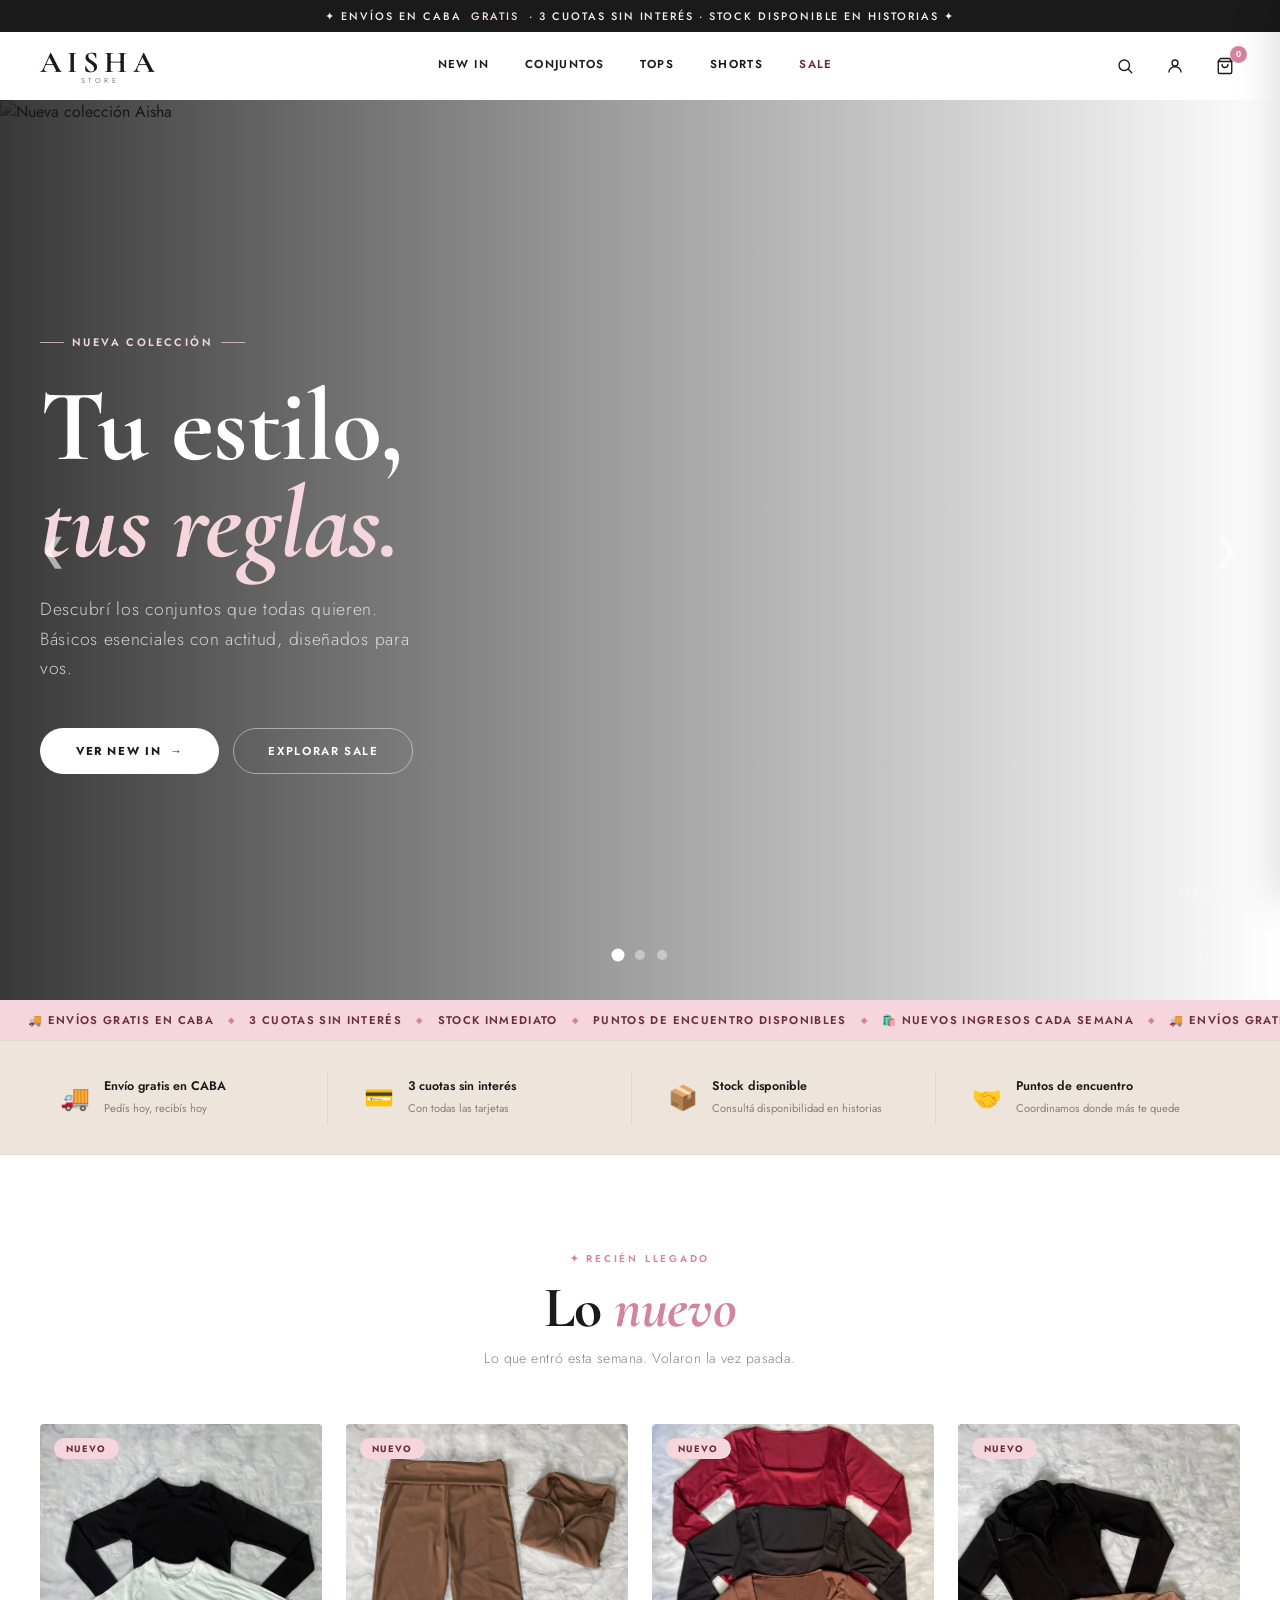
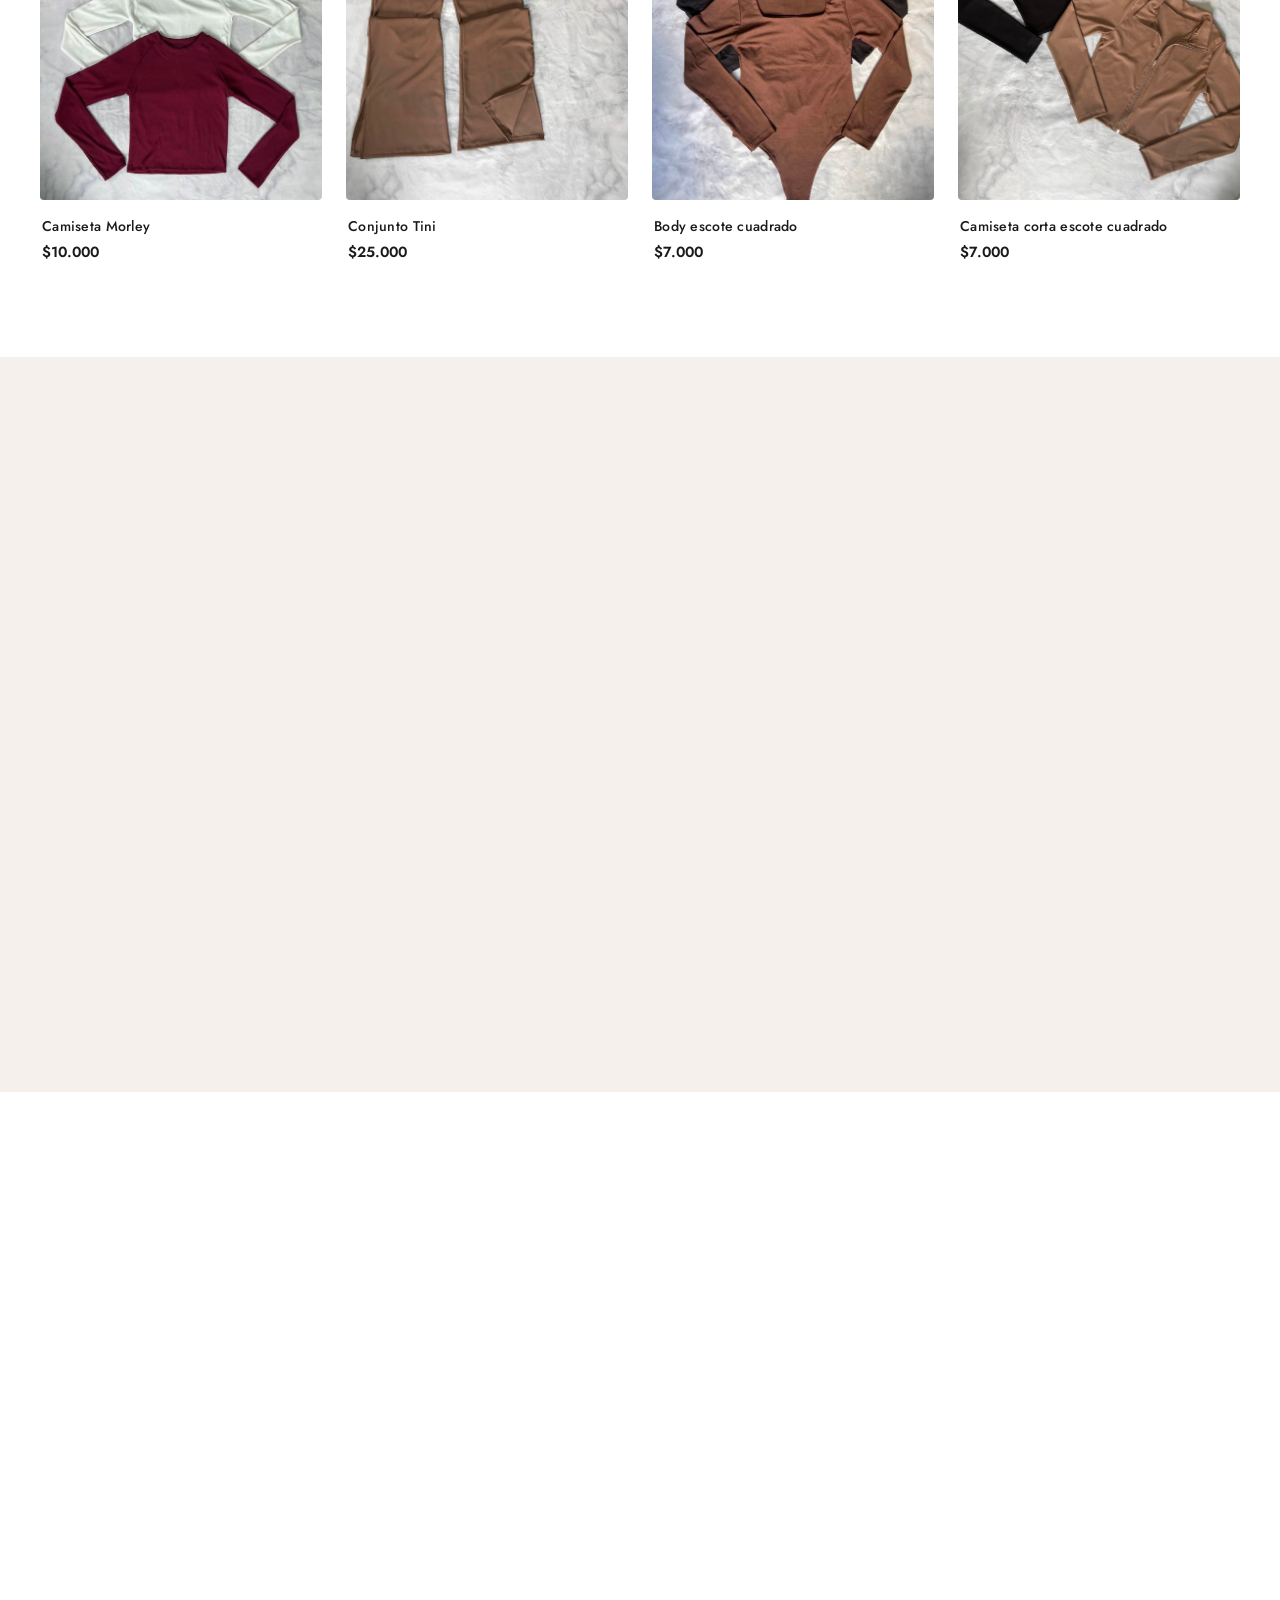
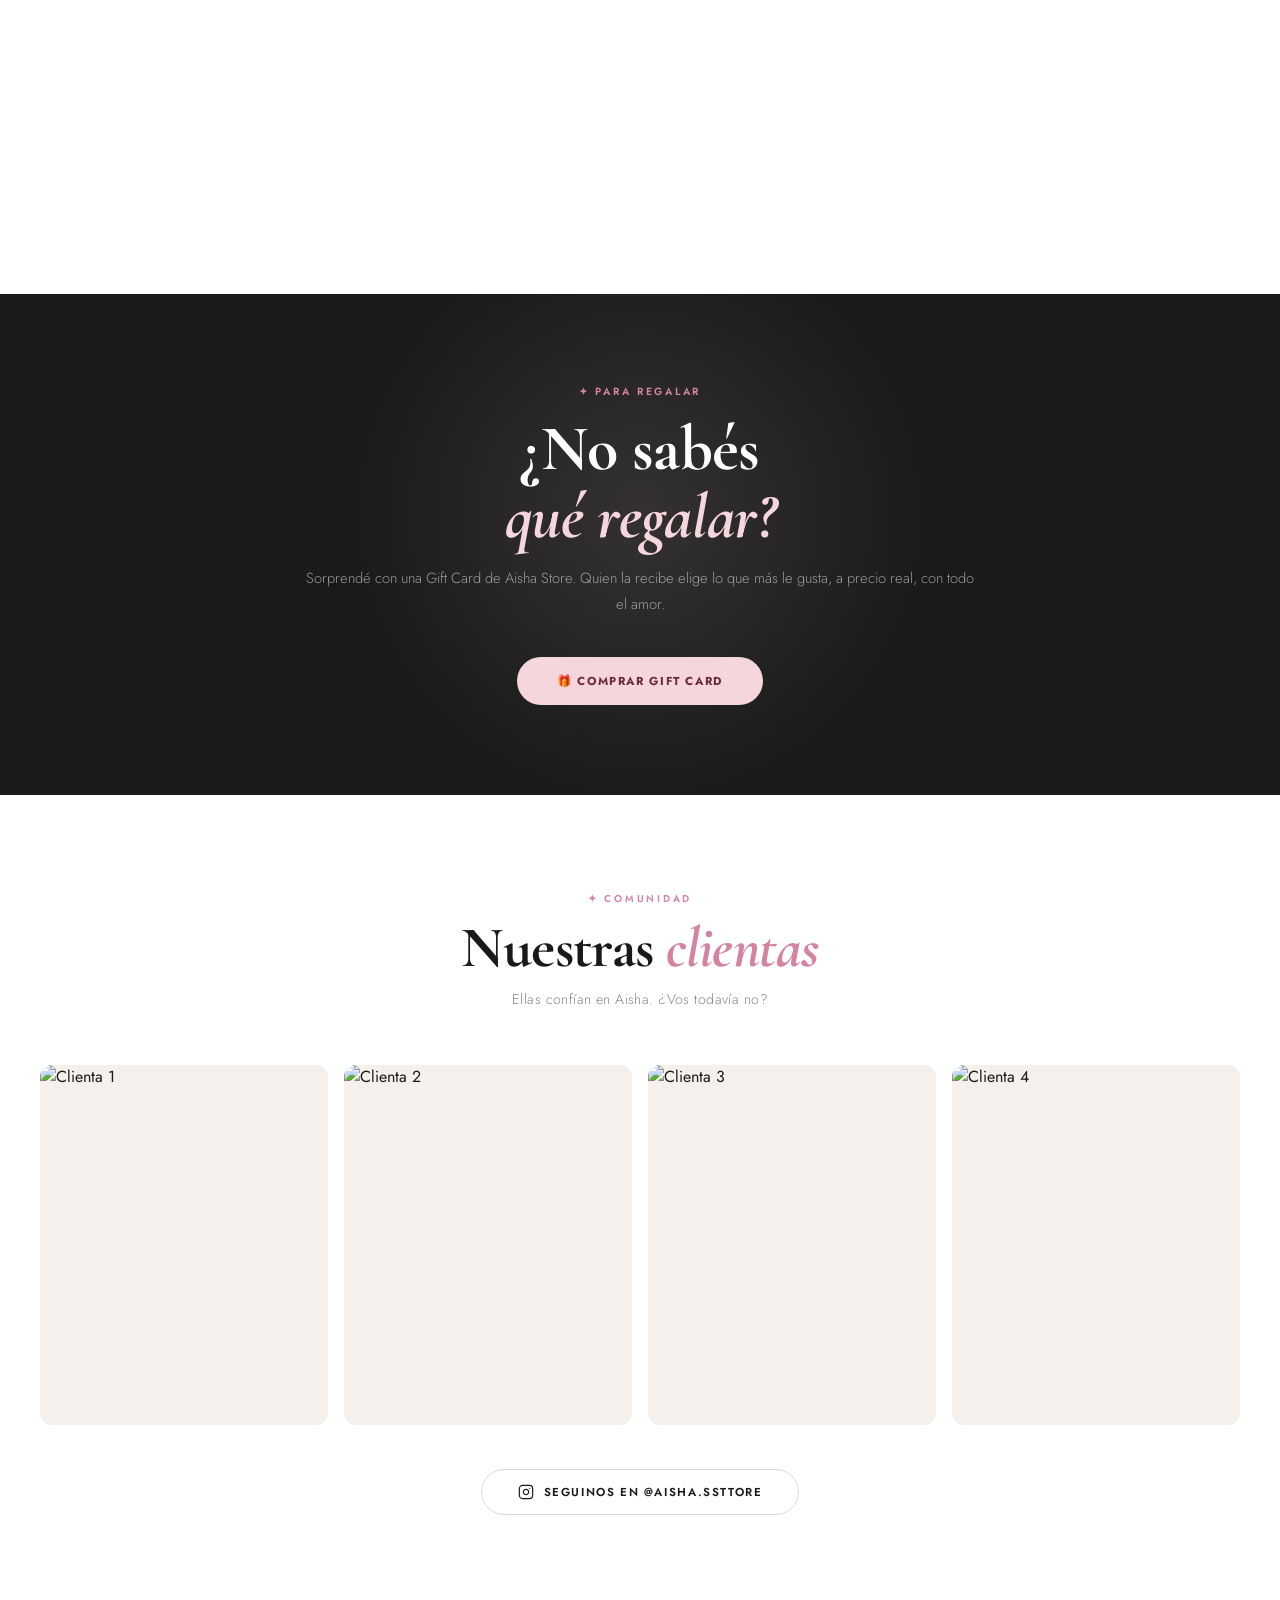
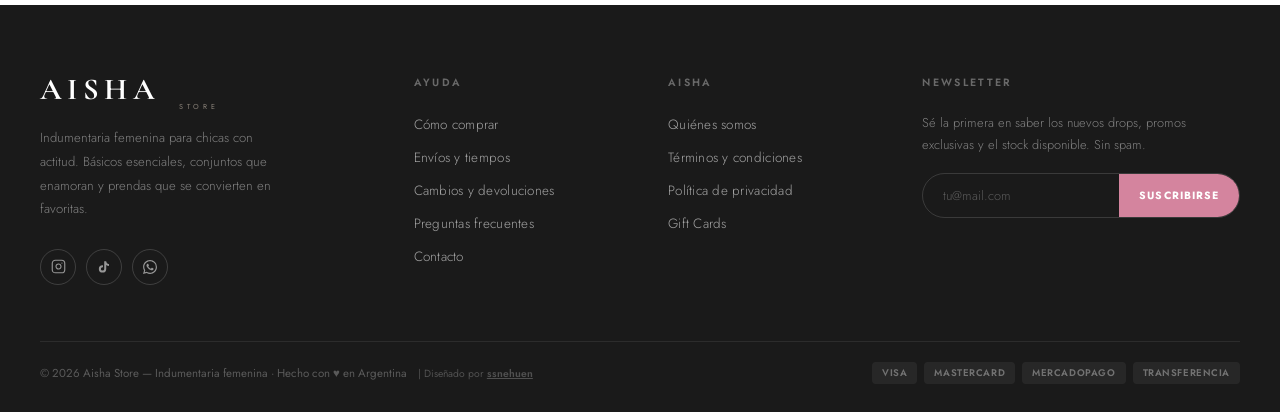
==== index.html @ 37069409 "Add files via upload" ====
<!DOCTYPE html>
<html lang="es">
<head>
<meta charset="UTF-8">
<meta name="viewport" content="width=device-width, initial-scale=1.0">
<title>AISHA STORE — Indumentaria Femenina</title>
<link href="https://fonts.googleapis.com/css2?family=Cormorant+Garamond:ital,wght@0,400;0,600;0,700;1,400;1,600&family=Jost:wght@300;400;500;600;700&display=swap" rel="stylesheet">
<link rel="preload" as="image" href="img/ejemplos/9.jpeg">
<link rel="stylesheet" href="css/style.css">
</head>
<body>

<!-- ══ HEADER ══ -->
<header id="header">
  <div class="header-top">
    ✦ Envíos en CABA &nbsp;<em>GRATIS</em>&nbsp; · 3 cuotas sin interés · Stock disponible en historias ✦
  </div>
  <div class="header-main">
    <a href="index.html" class="logo">AISHA</a>
    <nav class="desk-nav">
      <a href="catalogo.html?tag=new">New In</a>
      <a href="catalogo.html?cat=Conjuntos">Conjuntos</a>
      <a href="catalogo.html?cat=Tops">Tops</a>
      <a href="catalogo.html?cat=Shorts">Shorts</a>
      <a href="catalogo.html?tag=sale" class="nav-sale">Sale</a>
    </nav>
    <div class="header-icons">
      <a href="catalogo.html?search=focus" class="icon-btn" aria-label="Buscar" style="text-decoration:none;">
        <svg width="18" height="18" viewBox="0 0 24 24" fill="none" stroke="currentColor" stroke-width="1.8" stroke-linecap="round" stroke-linejoin="round"><circle cx="11" cy="11" r="7"/><path d="m21 21-4.35-4.35"/></svg>
      </a>
      <button class="icon-btn" aria-label="Mi cuenta">
        <svg width="18" height="18" viewBox="0 0 24 24" fill="none" stroke="currentColor" stroke-width="1.8" stroke-linecap="round" stroke-linejoin="round"><circle cx="12" cy="8" r="4"/><path d="M4 20c0-4 3.6-7 8-7s8 3 8 7"/></svg>
      </button>
      <button class="icon-btn" id="cart-btn" aria-label="Carrito">
        <svg width="18" height="18" viewBox="0 0 24 24" fill="none" stroke="currentColor" stroke-width="1.8" stroke-linecap="round" stroke-linejoin="round"><path d="M6 2 3 6v14a2 2 0 0 0 2 2h14a2 2 0 0 0 2-2V6l-3-4Z"/><line x1="3" y1="6" x2="21" y2="6"/><path d="M16 10a4 4 0 0 1-8 0"/></svg>
        <span class="cart-pill" id="cart-count">0</span>
      </button>
      <button class="hamburger" id="hamburger" aria-label="Menú">
        <span></span><span></span><span></span>
      </button>
    </div>
  </div>
  <nav class="mob-nav" id="mob-nav">
    <a href="catalogo.html?tag=new">New In</a>
    <a href="catalogo.html?cat=Conjuntos">Conjuntos</a>
    <a href="catalogo.html?cat=Tops">Tops</a>
    <a href="catalogo.html?cat=Shorts">Shorts</a>
    <a href="catalogo.html?tag=sale" class="nav-sale">Sale</a>
  </nav>
</header>

<!-- ══ HERO CAROUSEL ══ -->
<section class="hero" id="hero-section">
  <div class="carousel-track" id="hero-track">
    <!-- Slide 1 -->
    <div class="carousel-slide">
      <img src="img/ejemplos/9.jpeg" class="slide-bg" alt="Nueva colección Aisha" fetchpriority="high" decoding="async">
      <div class="hero-overlay"></div>
      <div class="hero-content">
        <div class="hero-eyebrow">Nueva colección</div>
        <h1>Tu estilo,<em>tus reglas.</em></h1>
        <p class="hero-sub">Descubrí los conjuntos que todas quieren. Básicos esenciales con actitud, diseñados para vos.</p>
        <div class="hero-actions">
          <a href="#newin" class="btn-hero-main">Ver New In &nbsp;→</a>
          <a href="catalogo.html?tag=sale" class="btn-hero-ghost">Explorar Sale</a>
        </div>
      </div>
    </div>
    <!-- Slide 2 -->
    <div class="carousel-slide">
      <img src="img/ejemplos/10.png" class="slide-bg" alt="Looks urbanos" loading="lazy" decoding="async">
      <div class="hero-overlay"></div>
      <div class="hero-content">
        <div class="hero-eyebrow">Tendencia</div>
        <h1>Looks<em>Urbanos</em></h1>
        <p class="hero-sub">Comodidad absoluta sin perder el estilo. Ideales para tu día a día.</p>
        <div class="hero-actions">
          <a href="catalogo.html?cat=Conjuntos" class="btn-hero-main">Ver Conjuntos &nbsp;→</a>
        </div>
      </div>
    </div>
    <!-- Slide 3 -->
    <div class="carousel-slide">
      <img src="img/ejemplos/11.jpeg" class="slide-bg" alt="Outfits de noche" loading="lazy" decoding="async">
      <div class="hero-overlay"></div>
      <div class="hero-content">
        <div class="hero-eyebrow">Edición Limitada</div>
        <h1>Noches<em>inolvidables</em></h1>
        <p class="hero-sub">Brillá con nuestros nuevos tops y prendas de noche.</p>
        <div class="hero-actions">
          <a href="catalogo.html?cat=Tops" class="btn-hero-main">Ver Tops &nbsp;→</a>
        </div>
      </div>
    </div>
  </div>

  <button class="hero-arrow prev" id="hero-prev" aria-label="Anterior">❮</button>
  <button class="hero-arrow next" id="hero-next" aria-label="Siguiente">❯</button>

  <div class="hero-dots" id="hero-dots"></div>

  <div class="hero-scroll">
    <span>Scroll</span>
    <div class="scroll-bar"></div>
  </div>
</section>

<!-- ══ PROMO MARQUEE ══ -->
<div class="promo-bar">
  <div class="promo-track">
    <div class="promo-item">
      🚚 Envíos gratis en CABA <span class="sep">◆</span>
      3 cuotas sin interés <span class="sep">◆</span>
      Stock inmediato <span class="sep">◆</span>
      Puntos de encuentro disponibles <span class="sep">◆</span>
      🛍️ Nuevos ingresos cada semana <span class="sep">◆</span>
      🚚 Envíos gratis en CABA <span class="sep">◆</span>
      3 cuotas sin interés <span class="sep">◆</span>
      Stock inmediato <span class="sep">◆</span>
      Puntos de encuentro disponibles <span class="sep">◆</span>
      🛍️ Nuevos ingresos cada semana <span class="sep">◆</span>
      🚚 Envíos gratis en CABA <span class="sep">◆</span>
      3 cuotas sin interés <span class="sep">◆</span>
      Stock inmediato <span class="sep">◆</span>
      Puntos de encuentro disponibles <span class="sep">◆</span>
      🛍️ Nuevos ingresos cada semana <span class="sep">◆</span>
    </div>
  </div>
</div>

<!-- ══ TRUST ══ -->
<div class="trust-strip">
  <div class="trust-inner">
    <div class="trust-item fade-in">
      <div class="trust-icon">🚚</div>
      <div class="trust-text"><strong>Envío gratis en CABA</strong><span>Pedís hoy, recibís hoy</span></div>
    </div>
    <div class="trust-item fade-in d1">
      <div class="trust-icon">💳</div>
      <div class="trust-text"><strong>3 cuotas sin interés</strong><span>Con todas las tarjetas</span></div>
    </div>
    <div class="trust-item fade-in d2">
      <div class="trust-icon">📦</div>
      <div class="trust-text"><strong>Stock disponible</strong><span>Consultá disponibilidad en historias</span></div>
    </div>
    <div class="trust-item fade-in d3">
      <div class="trust-icon">🤝</div>
      <div class="trust-text"><strong>Puntos de encuentro</strong><span>Coordinamos donde más te quede</span></div>
    </div>
  </div>
</div>

<!-- ══ NEW IN ══ -->
<div id="newin" class="section">
  <div class="sec-head">
    <div class="sec-label fade-in">✦ Recién llegado</div>
    <h2 class="sec-title fade-in">Lo <em>nuevo</em></h2>
    <p class="sec-sub fade-in">Lo que entró esta semana. Volaron la vez pasada.</p>
  </div>
  
  
  <div class="prod-grid">
    <a href="producto.html?id=1" class="prod-card fade-in" style="text-decoration:none;">
      <div class="prod-img-box">
        <span class="prod-badge badge-new">NUEVO</span>
        <button class="prod-wish">♡</button>
        <img src="img/camiseta MORLEY.jpeg" alt="Camiseta Morley" loading="lazy">
        <div class="prod-cta">+ Ver detalle</div>
      </div>
      <div class="prod-info">
        <div class="prod-name">Camiseta Morley</div>
        <div class="prod-prices"><span class="price">$10.000</span></div>
      </div>
    </a>

    <a href="producto.html?id=2" class="prod-card fade-in d1" style="text-decoration:none;">
      <div class="prod-img-box">
        <span class="prod-badge badge-new">NUEVO</span>
        <button class="prod-wish">♡</button>
        <img src="img/conjunto TINI dulce de leche.jpeg" alt="Conjunto Tini" loading="lazy">
        <div class="prod-cta">+ Ver detalle</div>
      </div>
      <div class="prod-info">
        <div class="prod-name">Conjunto Tini</div>
        <div class="prod-prices"><span class="price">$25.000</span></div>
      </div>
    </a>

    <a href="producto.html?id=4" class="prod-card fade-in d2" style="text-decoration:none;">
      <div class="prod-img-box">
        <span class="prod-badge badge-new">NUEVO</span>
        <button class="prod-wish">♡</button>
        <img src="img/Body escote cuadrado.jpeg" alt="Body escote cuadrado" loading="lazy">
        <div class="prod-cta">+ Ver detalle</div>
      </div>
      <div class="prod-info">
        <div class="prod-name">Body escote cuadrado</div>
        <div class="prod-prices"><span class="price">$7.000</span></div>
      </div>
    </a>

    <a href="producto.html?id=5" class="prod-card fade-in d3" style="text-decoration:none;">
      <div class="prod-img-box">
        <span class="prod-badge badge-new">NUEVO</span>
        <button class="prod-wish">♡</button>
        <img src="img/Camiseta corta escote cuadrado.jpeg" alt="Camiseta corta escote cuadrado" loading="lazy">
        <div class="prod-cta">+ Ver detalle</div>
      </div>
      <div class="prod-info">
        <div class="prod-name">Camiseta corta escote cuadrado</div>
        <div class="prod-prices"><span class="price">$7.000</span></div>
      </div>
    </a>
  </div>

</div>

<!-- ══ CATEGORIES ══ -->
<div class="cats-wrap">
  <div class="cats-inner">
    <div class="sec-head">
      <div class="sec-label fade-in">✦ Explorá</div>
      <h2 class="sec-title fade-in">¿Qué estás <em>buscando?</em></h2>
    </div>
    <div class="cats-grid">
      <a href="catalogo.html?cat=Conjuntos" class="cat-card fade-in">
        <div class="cat-img">
          <img src="img/ejemplos/1.jpeg" alt="Conjuntos" loading="lazy">
        </div>
        <span class="cat-name">Conjuntos</span>
        <span class="cat-sub">Top + pantalón · Top + short</span>
      </a>
      <a href="catalogo.html?cat=Tops" class="cat-card fade-in d1">
        <div class="cat-img">
          <img src="img/ejemplos/2.jpeg" alt="Tops" loading="lazy">
        </div>
        <span class="cat-name">Tops</span>
        <span class="cat-sub">Manga larga · Halter · Remeras</span>
      </a>
      <a href="catalogo.html?cat=Shorts" class="cat-card fade-in d2">
        <div class="cat-img">
          <img src="img/ejemplos/3.jpeg" alt="Shorts" loading="lazy">
        </div>
        <span class="cat-name">Shorts</span>
        <span class="cat-sub">Jean · Corderoy · Tela</span>
      </a>
    </div>
  </div>
</div>

<!-- ══ MÁS VENDIDOS ══ -->
<div class="section">
  <div class="sec-head">
    <div class="sec-label fade-in">✦ Los favoritos</div>
    <h2 class="sec-title fade-in">Más <em>vendidos</em></h2>
    <p class="sec-sub fade-in">Las chicas ya eligieron. El tuyo puede ser el último.</p>
  </div>
  <div class="prod-grid">
    <a href="producto.html?id=3" class="prod-card fade-in" style="text-decoration:none;">
      <div class="prod-img-box">
        <span class="prod-badge badge-best" style="background:var(--bordo);color:var(--blanco);">AGOTADO</span>
        <button class="prod-wish">♡</button>
        <img src="img/Camiseta con frunce.jpeg" alt="Camiseta con frunce" loading="lazy" style="filter: grayscale(1);">
        <div class="prod-cta">+ Ver detalle</div>
      </div>
      <div class="prod-info">
        <div class="prod-name">Camiseta con frunce</div>
        <div class="prod-prices">
          <span class="price" style="text-decoration:line-through;color:var(--gris-texto);">$7.000</span>
        </div>
      </div>
    </a>
  </div>
</div>

<!-- ══ GIFT CARD ══ -->
<div class="giftcard-wrap">
  <div class="giftcard-inner">
    <div class="gc-label fade-in">✦ Para regalar</div>
    <h2 class="gc-title fade-in">¿No sabés<br><em>qué regalar?</em></h2>
    <p class="gc-sub fade-in">Sorprendé con una Gift Card de Aisha Store. Quien la recibe elige lo que más le gusta, a precio real, con todo el amor.</p>
    <a href="#" class="btn-gc fade-in">🎁 Comprar Gift Card</a>
  </div>
</div>

<!-- ══ CLIENTAS ══ -->
<div class="section">
  <div class="sec-head">
    <div class="sec-label fade-in">✦ Comunidad</div>
    <h2 class="sec-title fade-in">Nuestras <em>clientas</em></h2>
    <p class="sec-sub fade-in">Ellas confían en Aisha. ¿Vos todavía no?</p>
  </div>
  <div class="clientas-grid">
    <div class="clienta-cell fade-in">
      <img src="img/ejemplos/4.jpeg" alt="Clienta 1" loading="lazy">
      <span class="clienta-heart">🤍</span>
      <div class="clienta-overlay"><span class="clienta-tag">Top Essential</span></div>
    </div>
    <div class="clienta-cell fade-in d1">
      <img src="img/ejemplos/5.jpeg" alt="Clienta 2" loading="lazy">
      <span class="clienta-heart">🤍</span>
      <div class="clienta-overlay"><span class="clienta-tag">Conjunto Ribbed</span></div>
    </div>
    <div class="clienta-cell fade-in d2">
      <img src="img/ejemplos/6.jpeg" alt="Clienta 3" loading="lazy">
      <span class="clienta-heart">🤍</span>
      <div class="clienta-overlay"><span class="clienta-tag">Set Halter</span></div>
    </div>
    <div class="clienta-cell fade-in d3">
      <img src="img/ejemplos/7.jpeg" alt="Clienta 4" loading="lazy">
      <span class="clienta-heart">🤍</span>
      <div class="clienta-overlay"><span class="clienta-tag">Top + Pantalón</span></div>
    </div>
  </div>
  <div class="clientas-cta fade-in">
    <a href="https://instagram.com/aisha.ssttore" target="_blank" class="btn-insta">
      <svg width="16" height="16" viewBox="0 0 24 24" fill="none" stroke="currentColor" stroke-width="1.8" stroke-linecap="round" stroke-linejoin="round"><rect x="2" y="2" width="20" height="20" rx="5"/><path d="M16 11.37A4 4 0 1 1 12.63 8 4 4 0 0 1 16 11.37z"/><line x1="17.5" y1="6.5" x2="17.51" y2="6.5"/></svg>
      Seguinos en @aisha.ssttore
    </a>
  </div>
</div>

<!-- ══ FOOTER ══ -->
<footer>
  <div class="footer-grid">
    <div class="foot-brand">
      <a href="#" class="logo">AISHA</a>
      <p>Indumentaria femenina para chicas con actitud. Básicos esenciales, conjuntos que enamoran y prendas que se convierten en favoritas.</p>
      <div class="social-row">
        <a href="https://instagram.com/aisha.ssttore" target="_blank" class="soc-btn" aria-label="Instagram">
          <svg width="15" height="15" viewBox="0 0 24 24" fill="none" stroke="currentColor" stroke-width="1.8" stroke-linecap="round" stroke-linejoin="round"><rect x="2" y="2" width="20" height="20" rx="5"/><path d="M16 11.37A4 4 0 1 1 12.63 8 4 4 0 0 1 16 11.37z"/><line x1="17.5" y1="6.5" x2="17.51" y2="6.5"/></svg>
        </a>
        <a href="#" class="soc-btn" aria-label="TikTok">
          <svg width="14" height="14" viewBox="0 0 24 24" fill="currentColor"><path d="M19.59 6.69a4.83 4.83 0 0 1-3.77-4.25V2h-3.45v13.67a2.89 2.89 0 0 1-2.88 2.5 2.89 2.89 0 0 1-2.89-2.89 2.89 2.89 0 0 1 2.89-2.89c.28 0 .54.04.79.1V9.01a6.22 6.22 0 0 0-.79-.05 6.34 6.34 0 0 0-6.34 6.34 6.34 6.34 0 0 0 6.34 6.34 6.34 6.34 0 0 0 6.33-6.34V8.69a8.16 8.16 0 0 0 4.77 1.52V6.76a4.85 4.85 0 0 1-1-.07z"/></svg>
        </a>
        <a href="#" class="soc-btn" aria-label="WhatsApp">
          <svg width="14" height="14" viewBox="0 0 24 24" fill="currentColor"><path d="M17.472 14.382c-.297-.149-1.758-.867-2.03-.967-.273-.099-.471-.148-.67.15-.197.297-.767.966-.94 1.164-.173.199-.347.223-.644.075-.297-.15-1.255-.463-2.39-1.475-.883-.788-1.48-1.761-1.653-2.059-.173-.297-.018-.458.13-.606.134-.133.298-.347.446-.52.149-.174.198-.298.298-.497.099-.198.05-.371-.025-.52-.075-.149-.669-1.612-.916-2.207-.242-.579-.487-.5-.669-.51-.173-.008-.371-.01-.57-.01-.198 0-.52.074-.792.372-.272.297-1.04 1.016-1.04 2.479 0 1.462 1.065 2.875 1.213 3.074.149.198 2.096 3.2 5.077 4.487.709.306 1.262.489 1.694.625.712.227 1.36.195 1.871.118.571-.085 1.758-.719 2.006-1.413.248-.694.248-1.289.173-1.413-.074-.124-.272-.198-.57-.347m-5.421 7.403h-.004a9.87 9.87 0 0 1-5.031-1.378l-.361-.214-3.741.982.998-3.648-.235-.374a9.86 9.86 0 0 1-1.51-5.26c.001-5.45 4.436-9.884 9.888-9.884 2.64 0 5.122 1.03 6.988 2.898a9.825 9.825 0 0 1 2.893 6.994c-.003 5.45-4.437 9.884-9.885 9.884m8.413-18.297A11.815 11.815 0 0 0 12.05 0C5.495 0 .16 5.335.157 11.892c0 2.096.547 4.142 1.588 5.945L.057 24l6.305-1.654a11.882 11.882 0 0 0 5.683 1.448h.005c6.554 0 11.89-5.335 11.893-11.893a11.821 11.821 0 0 0-3.48-8.413Z"/></svg>
        </a>
      </div>
    </div>
    <div class="foot-col">
      <h4>Ayuda</h4>
      <ul>
        <li><a href="#">Cómo comprar</a></li>
        <li><a href="#">Envíos y tiempos</a></li>
        <li><a href="#">Cambios y devoluciones</a></li>
        <li><a href="#">Preguntas frecuentes</a></li>
        <li><a href="#">Contacto</a></li>
      </ul>
    </div>
    <div class="foot-col">
      <h4>Aisha</h4>
      <ul>
        <li><a href="#">Quiénes somos</a></li>
        <li><a href="#">Términos y condiciones</a></li>
        <li><a href="#">Política de privacidad</a></li>
        <li><a href="#">Gift Cards</a></li>
      </ul>
    </div>
    <div class="foot-col">
      <h4>Newsletter</h4>
      <p class="foot-nl-desc">Sé la primera en saber los nuevos drops, promos exclusivas y el stock disponible. Sin spam.</p>
      <div class="nl-wrap">
        <input type="email" id="nl-email" placeholder="tu@mail.com" autocomplete="email">
        <button onclick="subNL()">Suscribirse</button>
      </div>
      <div class="nl-success" id="nl-ok">✨ ¡Listo! Bienvenida al club Aisha.</div>
    </div>
  </div>
  <div class="footer-bottom">
    <p>© 2026 Aisha Store — Indumentaria femenina · Hecho con ♥ en Argentina <span style="display:inline-block; margin-left: 8px; font-size: 0.9em; opacity: 0.85;">| Diseñado por <a href="https://www.instagram.com/ssnehuen/" target="_blank" style="color:inherit; text-decoration:underline; font-weight:600;">ssnehuen</a></span></p>
    <div class="pay-chips">
      <span class="pay-chip">VISA</span>
      <span class="pay-chip">MASTERCARD</span>
      <span class="pay-chip">MERCADOPAGO</span>
      <span class="pay-chip">TRANSFERENCIA</span>
    </div>
  </div>
</footer>

<!-- TOAST -->
<div class="toast" id="toast">
  <span class="t-icon">🛍️</span>
  <span id="toast-msg">¡Producto agregado!</span>
</div>

<script src="js/main.js"></script>
</body>
</html>
---- css/style.css ----
*,*::before,*::after{box-sizing:border-box;margin:0;padding:0}

:root {
  --blanco: #FFFFFF;
  --negro: #1A1A1A;
  --crema: #F5F0EB;
  --crema-dark: #EDE5DC;
  --beige: #E8DDD4;
  --rosa-pastel: #F4D6DC;
  --rosa-acento: #D4849E;
  --rosa-hover: #C9708A;
  --bordo: #6B2D3E;
  --marron: #5C3D2E;
  --gris-claro: #F9F7F5;
  --gris-medio: #E0D8D0;
  --gris-texto: #888078;
  --font-display: 'Cormorant Garamond', serif;
  --font-body: 'Jost', sans-serif;
  --radius: 4px;
  --radius-lg: 12px;
  --transition: 0.35s cubic-bezier(0.4,0,0.2,1);
  --shadow-soft: 0 2px 20px rgba(26,26,26,0.07);
  --shadow-card: 0 4px 30px rgba(26,26,26,0.10);
}

html{scroll-behavior:smooth}
body{font-family:var(--font-body);color:var(--negro);background:var(--blanco);overflow-x:hidden;cursor:default}

/* ── SCROLLBAR ── */
::-webkit-scrollbar{width:6px}
::-webkit-scrollbar-track{background:var(--crema)}
::-webkit-scrollbar-thumb{background:var(--rosa-acento);border-radius:3px}

/* ── HEADER ── */
#header{
  position:sticky;top:0;z-index:1000;
  background:rgba(255,255,255,0.96);
  backdrop-filter:blur(12px);
  -webkit-backdrop-filter:blur(12px);
  transition:box-shadow var(--transition),background var(--transition);
}
#header.scrolled{box-shadow:0 1px 24px rgba(26,26,26,0.09)}

.header-top{
  background:var(--negro);
  color:var(--crema);
  text-align:center;
  font-size:0.68rem;
  font-weight:500;
  letter-spacing:0.18em;
  text-transform:uppercase;
  padding:8px 20px;
}
.header-top em{color:var(--rosa-pastel);font-style:normal}

.header-main{
  display:flex;align-items:center;justify-content:space-between;
  padding:0 40px;height:68px;
  max-width:1440px;margin:0 auto;
}

.logo{
  font-family:var(--font-display);
  font-size:1.9rem;font-weight:700;
  letter-spacing:0.18em;
  color:var(--negro);text-decoration:none;
  line-height:1;text-transform:uppercase;
  position:relative;
}
.logo::after{
  content:'STORE';
  display:block;font-size:0.45rem;
  letter-spacing:0.5em;font-weight:400;
  color:var(--gris-texto);text-align:center;
  margin-top:-2px;font-family:var(--font-body);
}

nav.desk-nav{display:flex;gap:36px;list-style:none}
nav.desk-nav a{
  text-decoration:none;color:var(--negro);
  font-size:0.72rem;font-weight:600;letter-spacing:0.12em;
  text-transform:uppercase;position:relative;padding-bottom:4px;
  transition:color var(--transition);
}
nav.desk-nav a::after{
  content:'';position:absolute;left:0;bottom:0;
  width:0;height:1.5px;background:var(--rosa-acento);
  transition:width var(--transition);
}
nav.desk-nav a:hover{color:var(--rosa-acento)}
nav.desk-nav a:hover::after{width:100%}
nav.desk-nav a.nav-sale{color:var(--bordo)}
nav.desk-nav a.nav-sale:hover{color:var(--rosa-acento)}
nav.desk-nav a.nav-sale::after{background:var(--bordo)}

.header-icons{display:flex;align-items:center;gap:20px}
.icon-btn{
  background:none;border:none;cursor:pointer;
  color:var(--negro);display:flex;align-items:center;justify-content:center;
  padding:6px;border-radius:50%;position:relative;
  transition:color var(--transition),background var(--transition),transform var(--transition);
}
.icon-btn:hover{color:var(--rosa-acento);background:var(--rosa-pastel);transform:scale(1.08)}

.cart-pill{
  position:absolute;top:-5px;right:-7px;
  background:var(--rosa-acento);color:var(--blanco);
  border-radius:999px;font-size:0.58rem;font-weight:700;
  min-width:17px;height:17px;
  display:flex;align-items:center;justify-content:center;
  padding:0 4px;line-height:1;
  transition:transform 0.2s;
}
.cart-pill.bump{animation:bump 0.3s ease}
@keyframes bump{0%,100%{transform:scale(1)}50%{transform:scale(1.6)}}

.hamburger{
  display:none;flex-direction:column;gap:5px;
  cursor:pointer;background:none;border:none;padding:5px;
}
.hamburger span{
  display:block;width:22px;height:1.5px;
  background:var(--negro);transition:all 0.3s;
}
.hamburger.open span:nth-child(1){transform:translateY(6.5px) rotate(45deg)}
.hamburger.open span:nth-child(2){opacity:0;transform:scaleX(0)}
.hamburger.open span:nth-child(3){transform:translateY(-6.5px) rotate(-45deg)}

.mob-nav{
  display:none;flex-direction:column;
  background:var(--blanco);
  border-top:1px solid var(--gris-medio);
  padding:20px 40px 28px;gap:2px;
  animation:slideDown 0.3s ease;
}
@keyframes slideDown{from{opacity:0;transform:translateY(-10px)}to{opacity:1;transform:translateY(0)}}
.mob-nav a{
  text-decoration:none;color:var(--negro);
  font-size:0.88rem;font-weight:500;
  letter-spacing:0.10em;text-transform:uppercase;
  padding:12px 0;border-bottom:1px solid var(--gris-medio);
  transition:color var(--transition);
}
.mob-nav a:last-child{border-bottom:none}
.mob-nav a:hover,.mob-nav a.nav-sale{color:var(--rosa-acento)}
.mob-nav.open{display:flex}

/* ══ HERO CAROUSEL ══ */
.hero {
  position: relative;
  height: 100vh;
  min-height: 600px;
  overflow: hidden;
  display: flex;
  align-items: center;
}
.carousel-track {
  position: absolute;
  inset: 0;
  width: 100%;
  height: 100%;
}
.carousel-slide {
  position: absolute;
  inset: 0;
  width: 100%;
  height: 100%;
  display: flex;
  align-items: center;
  padding: 0 40px;
  opacity: 0;
  pointer-events: none;
  transition: opacity 0.8s ease;
}
.carousel-slide.active {
  opacity: 1;
  pointer-events: all;
}
.slide-bg {
  position: absolute;
  inset: 0;
  width: 100%;
  height: 100%;
  object-fit: cover;
  z-index: -2;
  transform: scale(1.04);
  transition: transform 6s ease;
}
.carousel-slide.active .slide-bg {
  transform: scale(1);
}
.hero-overlay {
  position: absolute;
  inset: 0;
  background: linear-gradient(
    90deg, 
    rgba(21,21,21,0.85) 0%, 
    rgba(21,21,21,0.4) 50%, 
    transparent 100%
  );
  z-index: -1;
}

/* CAROUSEL ARROWS */
.hero-arrow {
  position: absolute;
  top: 50%;
  transform: translateY(-50%);
  background: transparent;
  color: var(--blanco);
  border: none;
  font-size: 2rem;
  padding: 20px;
  cursor: pointer;
  z-index: 10;
  opacity: 0.6;
  transition: opacity 0.3s;
}
.hero-arrow:hover { opacity: 1; }
.hero-arrow.prev { left: 20px; }
.hero-arrow.next { right: 20px; }

/* CAROUSEL DOTS */
.hero-dots {
  position: absolute;
  bottom: 40px;
  left: 50%;
  transform: translateX(-50%);
  display: flex;
  gap: 12px;
  z-index: 10;
}
.hero-dots button {
  width: 10px; height: 10px;
  border-radius: 50%;
  border: none;
  background: rgba(255,255,255,0.4);
  cursor: pointer;
  transition: background 0.3s, transform 0.3s;
}
.hero-dots button.active {
  background: var(--blanco);
  transform: scale(1.3);
}

.hero-content {
  max-width: 600px;
  position: relative;
  z-index: 2;
  opacity: 0;
  transform: translateY(20px);
  transition: opacity 0.6s ease, transform 0.6s ease;
  transition-delay: 0.3s;
}
.carousel-slide.active .hero-content {
  opacity: 1;
  transform: translateY(0);
}

.hero-eyebrow{
  display:inline-flex;align-items:center;gap:8px;
  color:var(--rosa-pastel);
  font-size:0.68rem;font-weight:600;
  letter-spacing:0.22em;text-transform:uppercase;
  margin-bottom:28px;
}
.hero-eyebrow::before,.hero-eyebrow::after{
  content:'';display:block;width:24px;height:1px;
  background:var(--rosa-pastel);opacity:0.7;
}

.hero h1{
  font-family:var(--font-display);
  font-size:clamp(3.5rem,8vw,7rem);
  font-weight:700;color:var(--blanco);
  line-height:0.95;letter-spacing:-0.01em;
  margin-bottom:22px;
}
.hero h1 em{
  font-style:italic;
  color:var(--rosa-pastel);
  display:block;
}
.hero-sub{
  color:rgba(255,255,255,0.75);
  font-size:clamp(0.9rem,1.8vw,1.1rem);
  font-weight:300;letter-spacing:0.04em;
  line-height:1.7;margin-bottom:44px;
  max-width:380px;
}
.hero-actions{display:flex;gap:14px;flex-wrap:wrap}

.btn-hero-main{
  display:inline-flex;align-items:center;gap:10px;
  background:var(--blanco);color:var(--negro);
  font-family:var(--font-body);font-size:0.72rem;
  font-weight:700;letter-spacing:0.14em;text-transform:uppercase;
  padding:15px 36px;border-radius:999px;border:none;
  cursor:pointer;text-decoration:none;
  transition:all var(--transition);
}
.btn-hero-main:hover{
  background:var(--rosa-acento);color:var(--blanco);
  transform:translateY(-2px);
  box-shadow:0 8px 30px rgba(212,132,158,0.45);
}
.btn-hero-ghost{
  display:inline-flex;align-items:center;gap:10px;
  background:transparent;color:var(--blanco);
  font-family:var(--font-body);font-size:0.72rem;
  font-weight:600;letter-spacing:0.14em;text-transform:uppercase;
  padding:14px 34px;border-radius:999px;
  border:1.5px solid rgba(255,255,255,0.45);
  cursor:pointer;text-decoration:none;
  transition:all var(--transition);
}
.btn-hero-ghost:hover{
  border-color:var(--rosa-pastel);color:var(--rosa-pastel);
  transform:translateY(-2px);
}

.hero-scroll{
  position:absolute;bottom:36px;right:56px;
  display:flex;flex-direction:column;align-items:center;gap:8px;
  color:rgba(255,255,255,0.45);
  font-size:0.58rem;font-weight:600;letter-spacing:0.18em;
  text-transform:uppercase;z-index:2;
}
.scroll-bar{
  width:1px;height:56px;
  background:linear-gradient(to bottom,transparent,rgba(255,255,255,0.40));
  animation:scrollBar 2.2s infinite;
}
@keyframes scrollBar{0%,100%{opacity:0.4;transform:scaleY(0.8)}50%{opacity:1;transform:scaleY(1)}}

/* ── PROMO MARQUEE ── */
.promo-bar{
  background:var(--rosa-pastel);
  padding:12px 0;overflow:hidden;
}
.promo-track{
  display:flex;white-space:nowrap;
  animation:marquee 20s linear infinite;
}
.promo-track:hover{animation-play-state:paused}
.promo-item{
  display:inline-flex;align-items:center;gap:14px;
  color:var(--bordo);font-size:0.70rem;font-weight:600;
  letter-spacing:0.12em;text-transform:uppercase;padding:0 28px;
}
.promo-item .sep{color:var(--rosa-acento);font-size:0.5rem}
@keyframes marquee{from{transform:translateX(0)}to{transform:translateX(-50%)}}

/* ── SECTIONS ── */
.section{padding:90px 40px;max-width:1440px;margin:0 auto}
.section-bg{background:var(--gris-claro);padding:90px 40px}
.section-bg .section-inner{max-width:1440px;margin:0 auto}

.sec-head{text-align:center;margin-bottom:56px}
.sec-label{
  display:inline-block;
  font-size:0.62rem;font-weight:600;
  letter-spacing:0.28em;text-transform:uppercase;
  color:var(--rosa-acento);margin-bottom:12px;
}
.sec-title{
  font-family:var(--font-display);
  font-size:clamp(2.2rem,5vw,3.6rem);
  font-weight:700;letter-spacing:-0.01em;
  line-height:1.05;color:var(--negro);
}
.sec-title em{font-style:italic;color:var(--rosa-acento)}
.sec-sub{
  font-size:0.88rem;color:var(--gris-texto);
  margin-top:10px;font-weight:300;letter-spacing:0.03em;
}

/* ── PRODUCT GRID ── */
.prod-grid{
  display:grid;
  grid-template-columns:repeat(4,1fr);
  gap:24px;
}

.prod-card{
  position:relative;cursor:pointer;
  transition:transform var(--transition);
}
.prod-card:hover{transform:translateY(-5px)}

.prod-img-box{
  position:relative;overflow:hidden;
  aspect-ratio:3/4;background:var(--crema);
  border-radius:var(--radius);
}
.prod-img-box img{
  width:100%;height:100%;object-fit:cover;
  display:block;transition:transform 0.6s ease;
}
.prod-card:hover .prod-img-box img{transform:scale(1.06)}

.prod-badge{
  position:absolute;top:14px;left:14px;
  font-size:0.58rem;font-weight:700;
  letter-spacing:0.12em;text-transform:uppercase;
  padding:4px 12px;border-radius:999px;z-index:2;
}
.badge-new{background:var(--rosa-pastel);color:var(--bordo)}
.badge-best{background:var(--negro);color:var(--crema)}

.prod-wish{
  position:absolute;top:14px;right:14px;
  width:32px;height:32px;border-radius:50%;
  background:rgba(255,255,255,0.85);
  border:none;cursor:pointer;
  display:flex;align-items:center;justify-content:center;
  font-size:0.9rem;
  opacity:0;transform:scale(0.8);
  transition:all var(--transition);z-index:2;
}
.prod-card:hover .prod-wish{opacity:1;transform:scale(1)}
.prod-wish:hover{background:var(--rosa-pastel);transform:scale(1.1) !important}

.prod-cta{
  position:absolute;bottom:12px;left:12px;right:12px;
  background:rgba(26,26,26,0.90);color:var(--blanco);
  border:none;border-radius:999px;
  padding:12px 16px;
  font-family:var(--font-body);font-size:0.70rem;
  font-weight:600;letter-spacing:0.12em;text-transform:uppercase;
  cursor:pointer;
  opacity:0;transform:translateY(8px);
  transition:opacity var(--transition),transform var(--transition),background var(--transition);
  z-index:3;
}
.prod-card:hover .prod-cta{opacity:1;transform:translateY(0)}
.prod-cta:hover{background:var(--rosa-acento)}
.prod-cta:active{transform:scale(0.97) !important}

.prod-info{padding:16px 2px 4px}
.prod-name{
  font-size:0.88rem;font-weight:500;
  color:var(--negro);margin-bottom:5px;
  letter-spacing:0.02em;
}
.prod-prices{display:flex;align-items:center;gap:8px}
.price{font-size:0.92rem;font-weight:600;color:var(--negro)}
.price-old{font-size:0.78rem;color:var(--gris-texto);text-decoration:line-through}
.price-off{font-size:0.68rem;font-weight:700;color:var(--bordo)}

/* ── CATEGORIES CIRCLES ── */
.cats-wrap{
  background:var(--crema);
  padding:90px 40px;
}
.cats-inner{max-width:1440px;margin:0 auto}
.cats-grid{
  display:grid;grid-template-columns:repeat(3,1fr);
  gap:32px;margin-top:56px;
}
.cat-card{
  display:flex;flex-direction:column;align-items:center;
  gap:18px;text-decoration:none;color:var(--negro);
  transition:transform var(--transition);
}
.cat-card:hover{transform:translateY(-5px)}
.cat-img{
  width:100%;max-width:340px;
  aspect-ratio:1;border-radius:50%;overflow:hidden;
  background:var(--beige);
  border:2.5px solid transparent;
  transition:border-color var(--transition),box-shadow var(--transition);
  position:relative;
}
.cat-card:hover .cat-img{
  border-color:var(--rosa-acento);
  box-shadow:0 0 0 6px rgba(244,214,220,0.50);
}
.cat-img img{
  width:100%;height:100%;object-fit:cover;
  display:block;transition:transform 0.6s ease;
}
.cat-card:hover .cat-img img{transform:scale(1.07)}
.cat-name{
  font-family:var(--font-display);
  font-size:1.3rem;font-weight:600;
  letter-spacing:0.08em;text-transform:uppercase;
  color:var(--negro);text-align:center;
}
.cat-sub{
  font-size:0.70rem;font-weight:500;
  letter-spacing:0.12em;color:var(--gris-texto);
  text-transform:uppercase;margin-top:-12px;
}

/* ── GIFT CARD BANNER ── */
.giftcard-wrap{
  background:var(--negro);
  padding:90px 40px;
  text-align:center;
  position:relative;overflow:hidden;
}
.giftcard-wrap::before{
  content:'';position:absolute;
  top:-80px;left:50%;transform:translateX(-50%);
  width:600px;height:600px;border-radius:50%;
  background:radial-gradient(circle,rgba(244,214,220,0.12) 0%,transparent 70%);
  pointer-events:none;
}
.giftcard-inner{max-width:680px;margin:0 auto;position:relative;z-index:1}
.gc-label{
  font-size:0.65rem;font-weight:600;
  letter-spacing:0.26em;text-transform:uppercase;
  color:var(--rosa-acento);margin-bottom:16px;
}
.gc-title{
  font-family:var(--font-display);
  font-size:clamp(2.4rem,5vw,4rem);
  font-weight:700;color:var(--blanco);
  line-height:1.05;letter-spacing:-0.01em;
  margin-bottom:16px;
}
.gc-title em{font-style:italic;color:var(--rosa-pastel)}
.gc-sub{
  color:rgba(255,255,255,0.55);
  font-size:0.92rem;font-weight:300;
  line-height:1.75;margin-bottom:40px;
}
.btn-gc{
  display:inline-flex;align-items:center;gap:10px;
  background:var(--rosa-pastel);color:var(--bordo);
  font-family:var(--font-body);font-size:0.72rem;
  font-weight:700;letter-spacing:0.14em;text-transform:uppercase;
  padding:16px 40px;border-radius:999px;border:none;
  cursor:pointer;text-decoration:none;
  transition:all var(--transition);
}
.btn-gc:hover{
  background:var(--rosa-acento);color:var(--blanco);
  transform:translateY(-3px);
  box-shadow:0 10px 32px rgba(212,132,158,0.35);
}

/* ── CLIENTAS ── */
.clientas-grid{
  display:grid;grid-template-columns:repeat(4,1fr);
  gap:16px;margin-top:56px;
}
.clienta-cell{
  position:relative;border-radius:var(--radius-lg);
  overflow:hidden;aspect-ratio:4/5;
  background:var(--crema);cursor:pointer;
}
.clienta-cell img{
  width:100%;height:100%;object-fit:cover;
  display:block;transition:transform 0.5s ease,filter 0.5s ease;
}
.clienta-cell:hover img{transform:scale(1.06);filter:brightness(0.80)}
.clienta-heart{
  position:absolute;top:14px;right:14px;
  font-size:1.3rem;
  opacity:0;transform:scale(0.5) translateY(-6px);
  transition:all var(--transition);
  filter:drop-shadow(0 2px 4px rgba(0,0,0,0.2));
}
.clienta-cell:hover .clienta-heart{opacity:1;transform:scale(1) translateY(0)}
.clienta-overlay{
  position:absolute;inset:0;
  display:flex;align-items:flex-end;
  padding:20px;
  background:linear-gradient(to top,rgba(26,26,26,0.5) 0%,transparent 50%);
  opacity:0;transition:opacity var(--transition);
}
.clienta-cell:hover .clienta-overlay{opacity:1}
.clienta-tag{
  color:var(--blanco);font-size:0.68rem;
  font-weight:600;letter-spacing:0.10em;text-transform:uppercase;
}
.clientas-cta{
  text-align:center;margin-top:44px;
}
.btn-insta{
  display:inline-flex;align-items:center;gap:10px;
  background:transparent;color:var(--negro);
  font-family:var(--font-body);font-size:0.72rem;
  font-weight:600;letter-spacing:0.14em;text-transform:uppercase;
  padding:14px 36px;border-radius:999px;
  border:1.5px solid var(--gris-medio);
  cursor:pointer;text-decoration:none;
  transition:all var(--transition);
}
.btn-insta:hover{
  border-color:var(--rosa-acento);color:var(--rosa-acento);
  background:var(--rosa-pastel);
  transform:translateY(-2px);
}

/* ── TRUST STRIP ── */
.trust-strip{
  background:var(--crema-dark);
  padding:30px 40px;
  border-top:1px solid var(--gris-medio);
  border-bottom:1px solid var(--gris-medio);
}
.trust-inner{
  max-width:1440px;margin:0 auto;
  display:grid;grid-template-columns:repeat(4,1fr);
  gap:16px;
}
.trust-item{
  display:flex;align-items:center;gap:14px;
  padding:6px 20px;
  border-right:1px solid var(--gris-medio);
}
.trust-item:last-child{border-right:none}
.trust-icon{font-size:1.5rem;flex-shrink:0}
.trust-text strong{display:block;font-size:0.78rem;font-weight:600;color:var(--negro)}
.trust-text span{font-size:0.70rem;color:var(--gris-texto)}

/* ── FOOTER ── */
footer{
  background:var(--negro);color:var(--blanco);
  padding:70px 40px 0;
}
.footer-grid{
  max-width:1440px;margin:0 auto;
  display:grid;grid-template-columns:1.6fr 1fr 1fr 1.6fr;
  gap:56px;padding-bottom:56px;
  border-bottom:1px solid rgba(255,255,255,0.08);
}
.foot-brand .logo{color:var(--blanco);display:block;margin-bottom:16px}
.foot-brand p{
  font-size:0.82rem;line-height:1.80;
  color:rgba(255,255,255,0.45);font-weight:300;
  max-width:240px;margin-bottom:28px;
}
.social-row{display:flex;gap:10px}
.soc-btn{
  width:36px;height:36px;border-radius:50%;
  border:1px solid rgba(255,255,255,0.16);
  display:flex;align-items:center;justify-content:center;
  color:rgba(255,255,255,0.55);font-size:0.88rem;
  text-decoration:none;transition:all var(--transition);
}
.soc-btn:hover{
  border-color:var(--rosa-acento);
  background:var(--rosa-acento);color:var(--blanco);
  transform:translateY(-2px);
}

.foot-col h4{
  font-size:0.66rem;font-weight:600;
  letter-spacing:0.22em;text-transform:uppercase;
  color:rgba(255,255,255,0.35);margin-bottom:22px;
}
.foot-col ul{list-style:none;display:flex;flex-direction:column;gap:10px}
.foot-col ul a{
  color:rgba(255,255,255,0.60);text-decoration:none;
  font-size:0.84rem;font-weight:300;
  transition:color var(--transition);letter-spacing:0.02em;
}
.foot-col ul a:hover{color:var(--rosa-pastel)}

.foot-nl-desc{
  font-size:0.80rem;color:rgba(255,255,255,0.45);
  line-height:1.70;font-weight:300;margin-bottom:18px;
}
.nl-wrap{
  display:flex;
  border:1px solid rgba(255,255,255,0.14);
  border-radius:999px;overflow:hidden;
  transition:border-color var(--transition);
}
.nl-wrap:focus-within{border-color:var(--rosa-acento)}
.nl-wrap input{
  flex:1;background:none;border:none;outline:none;
  color:var(--blanco);font-family:var(--font-body);
  font-size:0.80rem;font-weight:300;padding:12px 20px;
}
.nl-wrap input::placeholder{color:rgba(255,255,255,0.28)}
.nl-wrap button{
  background:var(--rosa-acento);border:none;
  color:var(--blanco);font-family:var(--font-body);
  font-size:0.66rem;font-weight:700;
  letter-spacing:0.10em;text-transform:uppercase;
  padding:12px 20px;cursor:pointer;
  transition:background var(--transition);white-space:nowrap;
}
.nl-wrap button:hover{background:var(--rosa-hover)}
.nl-success{
  display:none;margin-top:10px;
  font-size:0.78rem;color:var(--rosa-pastel);
  font-weight:400;letter-spacing:0.05em;
}

.footer-bottom{
  max-width:1440px;margin:0 auto;
  display:flex;align-items:center;justify-content:space-between;
  padding:20px 0 28px;flex-wrap:wrap;gap:12px;
}
.footer-bottom p{font-size:0.72rem;color:rgba(255,255,255,0.28)}
.pay-chips{display:flex;gap:7px}
.pay-chip{
  background:rgba(255,255,255,0.06);border-radius:4px;
  padding:4px 10px;font-size:0.60rem;font-weight:600;
  color:rgba(255,255,255,0.35);letter-spacing:0.06em;
}

/* ── ANIMATIONS ── */
.fade-in{
  opacity:0;transform:translateY(28px);
  transition:opacity 0.65s ease,transform 0.65s ease;
}
.fade-in.vis{opacity:1;transform:translateY(0)}
.d1{transition-delay:0.08s}
.d2{transition-delay:0.16s}
.d3{transition-delay:0.24s}
.d4{transition-delay:0.32s}

/* ── TOAST ── */
.toast{
  position:fixed;bottom:28px;right:28px;
  background:var(--negro);color:var(--blanco);
  border-left:3px solid var(--rosa-acento);
  border-radius:10px;padding:16px 24px;
  font-size:0.82rem;font-weight:400;
  display:flex;align-items:center;gap:12px;
  box-shadow:0 8px 36px rgba(0,0,0,0.20);
  transform:translateY(80px);opacity:0;
  transition:all 0.45s cubic-bezier(0.34,1.56,0.64,1);
  z-index:9999;pointer-events:none;max-width:300px;
}
.toast.show{transform:translateY(0);opacity:1}
.t-icon{font-size:1.1rem;flex-shrink:0}

/* ── RESPONSIVE ── */
@media(max-width:1024px){
  .prod-grid{grid-template-columns:repeat(2,1fr)}
  .cats-grid{grid-template-columns:repeat(3,1fr);gap:20px}
  .clientas-grid{grid-template-columns:repeat(2,1fr)}
  .footer-grid{grid-template-columns:1fr 1fr;gap:40px}
  .trust-inner{grid-template-columns:repeat(2,1fr)}
  .trust-item{border-right:none;border-bottom:1px solid var(--gris-medio)}
  .trust-item:last-child,.trust-item:nth-child(2){border-bottom:none}
}
@media(max-width:768px){
  nav.desk-nav{display:none}
  .hamburger{display:flex}
  .header-main{padding:0 20px}
  .logo{font-size:1.6rem}

  /* HERO MOBILE */
  .hero{
    height: 100svh; /* svh = safe viewport height, respeta la barra del navegador */
    min-height: 560px;
  }
  .carousel-slide{
    padding: 0;
    align-items: flex-end; /* contenido pegado abajo como 47 Street */
  }
  .slide-bg{
    object-position: center top; /* prioriza la parte superior de la foto */
  }
  .hero-overlay {
    background: linear-gradient(
      to top,
      rgba(15,15,15,0.92) 0%,
      rgba(15,15,15,0.50) 40%,
      transparent 70%
    ) !important; /* en mobile: degradado desde abajo */
  }
  .hero-content{
    padding: 0 24px 60px; /* padding abajo para alejarse de los dots */
    max-width: 100%;
    width: 100%;
    text-align: left;
    opacity: 0;
    transform: translateY(16px);
  }
  .carousel-slide.active .hero-content{
    opacity: 1;
    transform: translateY(0);
  }
  .hero h1{ font-size: clamp(2.2rem, 9vw, 3rem); margin-bottom: 12px; }
  .hero-sub{ font-size: 0.85rem; margin-bottom: 24px; max-width: 100%; }
  .hero-actions{ flex-direction: row; gap: 10px; }
  .btn-hero-main{ padding: 13px 26px; font-size: 0.68rem; }
  .btn-hero-ghost{ padding: 12px 22px; font-size: 0.68rem; }

  /* Dots mobile: más grandes y abajo */
  .hero-dots{ bottom: 24px; gap: 8px; }
  .hero-dots button{ width: 8px; height: 8px; }
  .hero-dots button.active{ width: 24px; border-radius: 4px; } /* pill activo */

  /* Flechas ocultas en mobile (se usa swipe) */
  .hero-arrow{ display: none; }

  /* Hero scroll indicator oculto en mobile */
  .hero-scroll{ display: none; }

  .section,.section-bg{padding:56px 20px}
  .cats-wrap{padding:56px 20px}
  .giftcard-wrap{padding:56px 20px}
  .cats-grid{grid-template-columns:1fr;max-width:320px;margin:40px auto 0}
  .footer-grid{grid-template-columns:1fr;gap:36px}
  .footer-bottom{flex-direction:column;align-items:flex-start}
  .trust-strip{padding:20px}
  .trust-inner{grid-template-columns:1fr;gap:12px}
  .trust-item{border-bottom:1px solid var(--gris-medio)}
  .trust-item:last-child{border-bottom:none}
  .mob-nav{padding:20px 20px 28px}
}
@media(max-width:520px){
  .hero h1{font-size:clamp(1.9rem,8vw,2.5rem)}
  .prod-grid{grid-template-columns:repeat(2,1fr);gap:12px}
  .clientas-grid{grid-template-columns:repeat(2,1fr);gap:10px}
}

/* ══════════════════════════════
   MODAL DE PRODUCTO
══════════════════════════════ */
.modal-overlay{
  position:fixed;inset:0;z-index:9000;
  background:rgba(26,26,26,0.72);
  backdrop-filter:blur(4px);
  -webkit-backdrop-filter:blur(4px);
  display:flex;align-items:center;justify-content:center;
  padding:20px;
  opacity:0;pointer-events:none;
  transition:opacity 0.35s ease;
}
.modal-overlay.open{opacity:1;pointer-events:all}

.modal-box{
  background:var(--blanco);
  border-radius:16px;
  width:100%;max-width:1020px;
  max-height:92vh;
  overflow-y:auto;
  transform:scale(0.94) translateY(16px);
  transition:transform 0.38s cubic-bezier(0.34,1.30,0.64,1);
  position:relative;
  scrollbar-width:thin;
  scrollbar-color:var(--gris-medio) transparent;
}
.modal-overlay.open .modal-box{transform:scale(1) translateY(0)}
.modal-box::-webkit-scrollbar{width:4px}
.modal-box::-webkit-scrollbar-thumb{background:var(--gris-medio);border-radius:2px}

.modal-close{
  position:absolute;top:18px;right:20px;z-index:10;
  width:36px;height:36px;border-radius:50%;
  background:var(--crema);border:none;cursor:pointer;
  display:flex;align-items:center;justify-content:center;
  color:var(--negro);font-size:1.1rem;
  transition:background var(--transition),transform var(--transition);
}
.modal-close:hover{background:var(--rosa-pastel);transform:scale(1.1)}

/* ── MODAL BODY LAYOUT ── */
.modal-body{
  display:grid;grid-template-columns:1fr 1fr;
  min-height:500px;
}

/* ── GALLERY ── */
.modal-gallery{
  padding:28px 24px 28px 28px;
  display:flex;flex-direction:column;gap:14px;
  position:sticky;top:0;align-self:start;
}
.modal-main-img{
  position:relative;
  aspect-ratio:3/4;border-radius:10px;
  overflow:hidden;background:var(--crema);
}
.modal-main-img img{
  width:100%;height:100%;object-fit:cover;
  display:block;transition:opacity 0.25s ease,transform 0.4s ease;
}
.modal-main-img img.switching{opacity:0;transform:scale(0.97)}

.gallery-arrows{
  position:absolute;inset:0;
  display:flex;align-items:center;justify-content:space-between;
  padding:0 10px;pointer-events:none;
}
.g-arrow{
  width:32px;height:32px;border-radius:50%;
  background:rgba(255,255,255,0.88);border:none;
  cursor:pointer;display:flex;align-items:center;justify-content:center;
  font-size:0.85rem;color:var(--negro);
  pointer-events:all;
  transition:background var(--transition),transform var(--transition);
  box-shadow:0 2px 12px rgba(0,0,0,0.12);
}
.g-arrow:hover{background:var(--blanco);transform:scale(1.1)}

.modal-thumbs{
  display:flex;gap:10px;
}
.modal-thumb{
  flex:1;aspect-ratio:1;border-radius:8px;
  overflow:hidden;background:var(--crema);
  cursor:pointer;border:2px solid transparent;
  transition:border-color var(--transition),transform var(--transition);
}
.modal-thumb:hover{transform:scale(1.04)}
.modal-thumb.active{border-color:var(--rosa-acento)}
.modal-thumb img{width:100%;height:100%;object-fit:cover;display:block}

/* ── PRODUCT INFO ── */
.modal-info{
  padding:32px 28px 28px 16px;
  display:flex;flex-direction:column;gap:0;
}
.modal-cat{
  font-size:0.65rem;font-weight:600;
  letter-spacing:0.20em;text-transform:uppercase;
  color:var(--gris-texto);margin-bottom:8px;
}
.modal-name{
  font-family:var(--font-display);
  font-size:2rem;font-weight:700;
  line-height:1.1;letter-spacing:-0.01em;
  color:var(--negro);margin-bottom:16px;
}
.modal-price-block{
  display:flex;align-items:baseline;gap:12px;
  margin-bottom:6px;
}
.modal-price{
  font-size:1.6rem;font-weight:700;color:var(--negro);
}
.modal-price-old{
  font-size:1rem;color:var(--gris-texto);
  text-decoration:line-through;
}
.modal-price-off{
  font-size:0.78rem;font-weight:700;
  color:var(--bordo);
  background:rgba(107,45,62,0.08);
  padding:2px 8px;border-radius:999px;
}
.modal-cuotas{
  font-size:0.80rem;color:var(--gris-texto);
  margin-bottom:20px;letter-spacing:0.01em;
}
.modal-cuotas strong{color:var(--negro);font-weight:600}

.modal-divider{
  height:1px;background:var(--gris-medio);
  margin:16px 0;
}


/* ── AGREGAR ── */
.btn-agregar{
  width:100%;padding:16px;
  background:var(--negro);color:var(--blanco);
  border:none;border-radius:999px;
  font-family:var(--font-body);font-size:0.78rem;
  font-weight:700;letter-spacing:0.14em;text-transform:uppercase;
  cursor:pointer;margin-top:12px;margin-bottom:8px;
  transition:all var(--transition);
  display:flex;align-items:center;justify-content:center;gap:10px;
}
.btn-agregar:hover{background:var(--rosa-acento);transform:translateY(-1px);box-shadow:0 6px 24px rgba(212,132,158,0.35)}
.btn-agregar.added{background:var(--rosa-acento);pointer-events:none}
.btn-agregar:active{transform:scale(0.98)}

.btn-seguir{
  width:100%;padding:14px;
  background:var(--blanco);color:var(--negro);
  border:1.5px solid var(--gris-medio);border-radius:999px;
  font-family:var(--font-body);font-size:0.72rem;
  font-weight:600;letter-spacing:0.12em;text-transform:uppercase;
  cursor:pointer;margin-bottom:20px;
  transition:all var(--transition);
}
.btn-seguir:hover{border-color:var(--negro);background:var(--crema)}

.modal-pay-info{
  display:flex;align-items:center;gap:8px;
  font-size:0.72rem;color:var(--gris-texto);
  padding:10px 14px;background:var(--crema);
  border-radius:8px;margin-bottom:20px;
}
.modal-pay-info svg{flex-shrink:0;color:var(--rosa-acento)}

/* ── DESCRIPCIÓN ── */
.modal-desc{
  font-size:0.85rem;line-height:1.75;
  color:var(--gris-texto);font-weight:300;
  margin-bottom:20px;
}

/* ── ACORDEONES ── */
.accordions{display:flex;flex-direction:column;gap:0}
.accordion{
  border-top:1px solid var(--gris-medio);
}
.accordion:last-child{border-bottom:1px solid var(--gris-medio)}
.accordion-btn{
  width:100%;display:flex;align-items:center;justify-content:space-between;
  padding:13px 0;background:none;border:none;cursor:pointer;
  font-family:var(--font-body);font-size:0.75rem;
  font-weight:600;letter-spacing:0.10em;text-transform:uppercase;
  color:var(--negro);text-align:left;
  transition:color var(--transition);
}
.accordion-btn:hover{color:var(--rosa-acento)}
.accordion-icon{
  font-size:0.9rem;transition:transform 0.25s ease;flex-shrink:0;
}
.accordion.open .accordion-icon{transform:rotate(45deg)}
.accordion-body{
  max-height:0;overflow:hidden;
  transition:max-height 0.3s ease,padding 0.3s ease;
}
.accordion.open .accordion-body{max-height:120px}
.accordion-body p{
  font-size:0.80rem;line-height:1.70;
  color:var(--gris-texto);font-weight:300;
  padding-bottom:14px;
}

/* ── RELATED ── */
.modal-related{
  padding:28px;
  border-top:1px solid var(--gris-medio);
}
.modal-related-title{
  font-size:0.68rem;font-weight:700;
  letter-spacing:0.20em;text-transform:uppercase;
  color:var(--gris-texto);margin-bottom:18px;text-align:center;
}
.related-grid{
  display:grid;grid-template-columns:repeat(4,1fr);
  gap:14px;
}
.related-card{
  cursor:pointer;transition:transform var(--transition);
}
.related-card:hover{transform:translateY(-3px)}
.related-img{
  aspect-ratio:3/4;border-radius:8px;
  overflow:hidden;background:var(--crema);margin-bottom:8px;
}
.related-img img{
  width:100%;height:100%;object-fit:cover;
  display:block;transition:transform 0.4s ease;
}
.related-card:hover .related-img img{transform:scale(1.05)}
.related-name{font-size:0.75rem;font-weight:500;color:var(--negro);margin-bottom:2px}
.related-price{font-size:0.75rem;font-weight:700;color:var(--negro)}

/* ── MODAL RESPONSIVE ── */
@media(max-width:768px){
  .modal-box{max-height:95vh;border-radius:14px}
  .modal-body{grid-template-columns:1fr}
  .modal-gallery{
    padding:20px 20px 10px;
    position:static;
  }
  .modal-info{padding:0 20px 20px}
  .modal-main-img{aspect-ratio:4/3}
  .modal-name{font-size:1.5rem}
  .modal-price{font-size:1.3rem}
  .related-grid{grid-template-columns:repeat(2,1fr)}
  .modal-related{padding:20px}
}
@media(max-width:480px){
  .modal-overlay{padding:0}
  .modal-box{border-radius:16px 16px 0 0;max-height:96vh;margin-top:auto}
  .modal-overlay{align-items:flex-end}
}
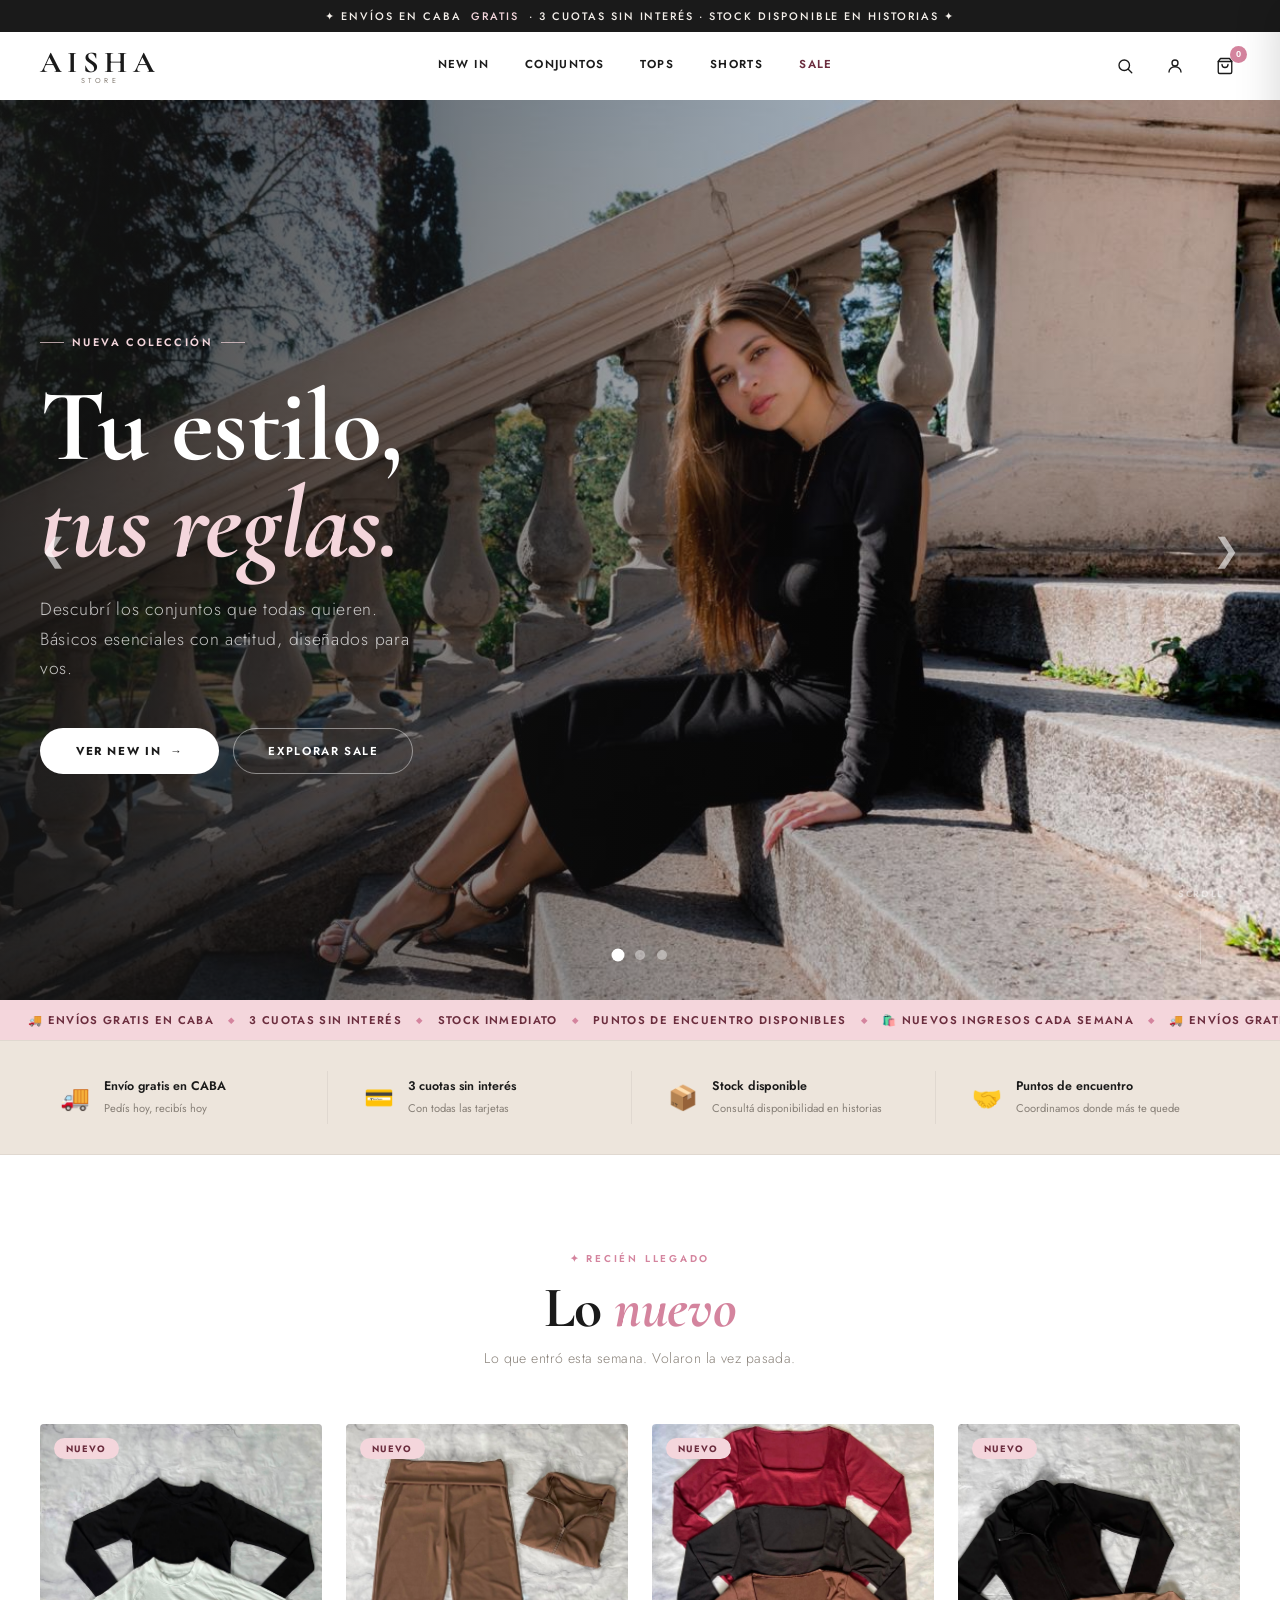
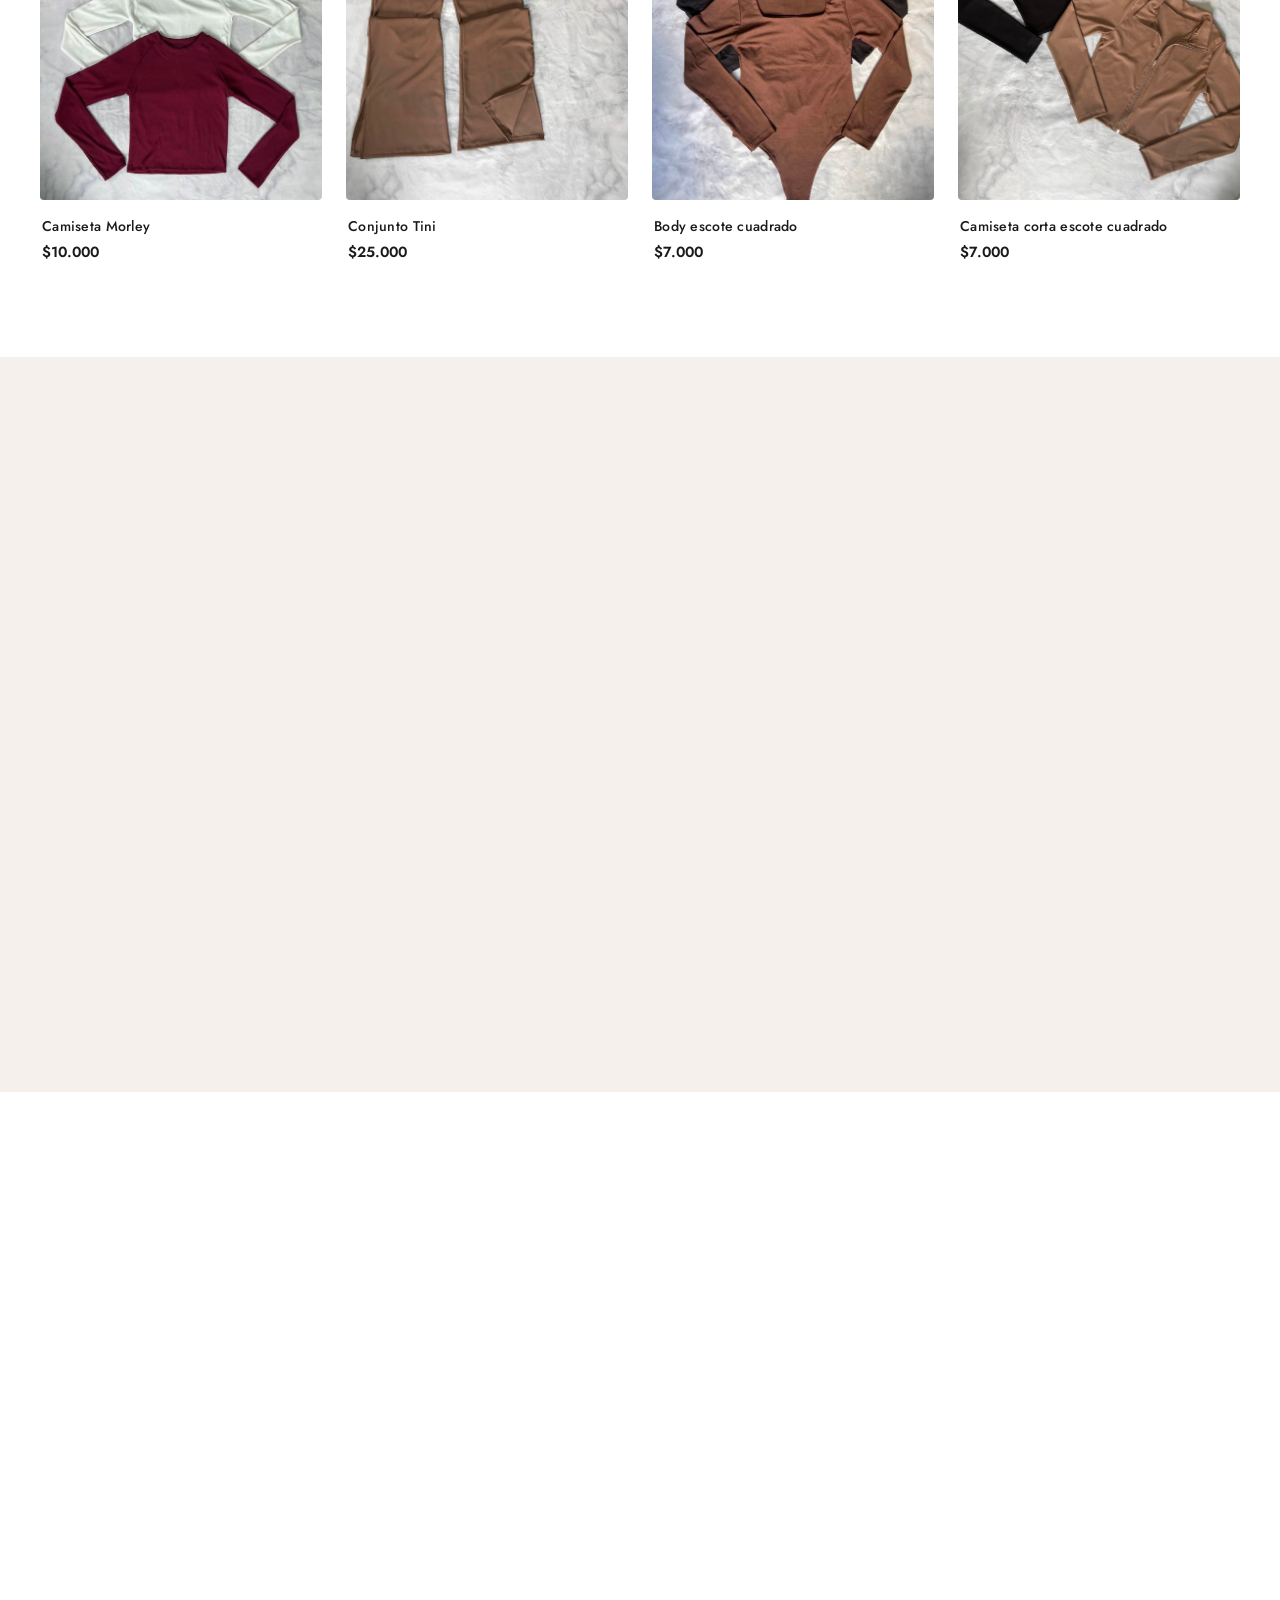
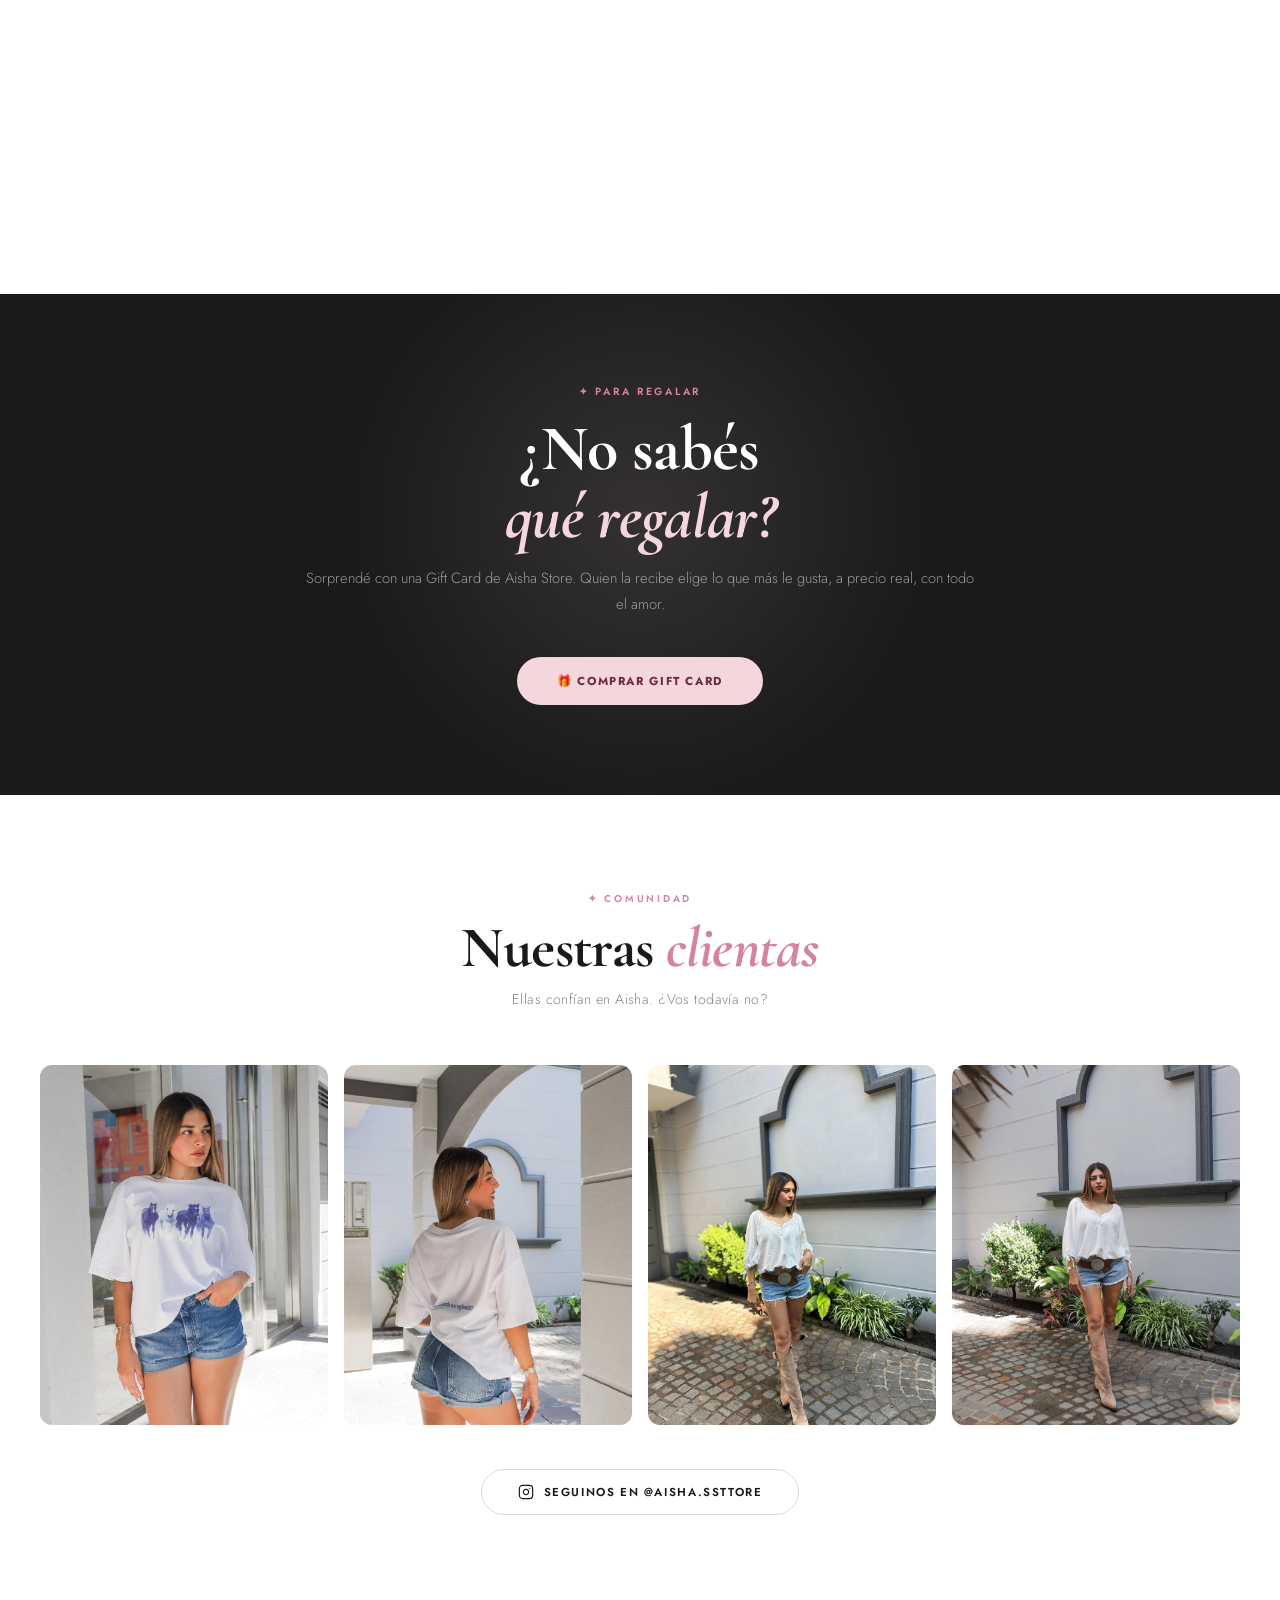
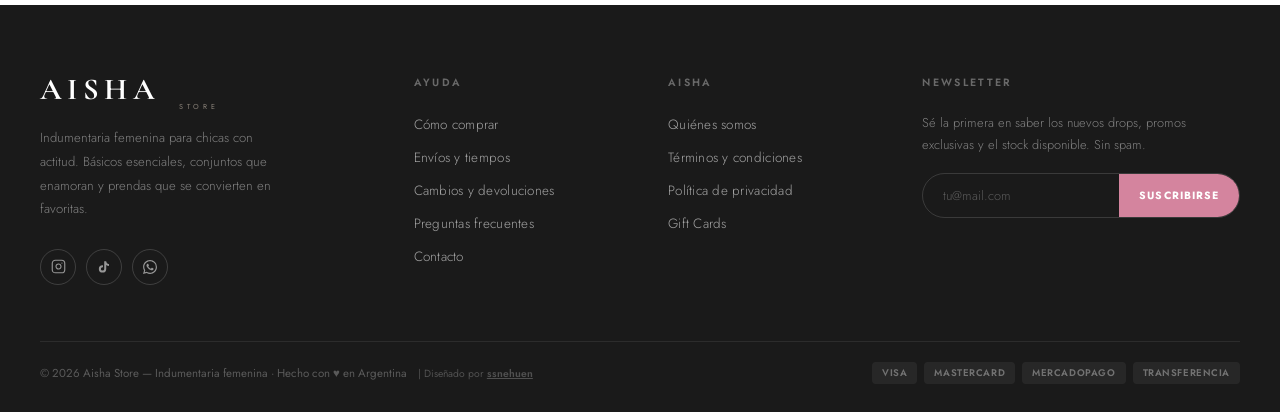
==== commit aaa9aa27: "Add files via upload" ====
--- a/index.html
+++ b/index.html
@@ -5,7 +5,7 @@
 <meta name="viewport" content="width=device-width, initial-scale=1.0">
 <title>AISHA STORE — Indumentaria Femenina</title>
 <link href="https://fonts.googleapis.com/css2?family=Cormorant+Garamond:ital,wght@0,400;0,600;0,700;1,400;1,600&family=Jost:wght@300;400;500;600;700&display=swap" rel="stylesheet">
-<link rel="preload" as="image" href="img/ejemplos/9.jpeg">
+<link rel="preload" as="image" href="img/Ejemplos/9.jpeg">
 <link rel="stylesheet" href="css/style.css">
 </head>
 <body>
@@ -54,7 +54,7 @@
   <div class="carousel-track" id="hero-track">
     <!-- Slide 1 -->
     <div class="carousel-slide">
-      <img src="img/ejemplos/9.jpeg" class="slide-bg" alt="Nueva colección Aisha" fetchpriority="high" decoding="async">
+      <img src="img/Ejemplos/9.jpeg" class="slide-bg" alt="Nueva colección Aisha" fetchpriority="high" decoding="async">
       <div class="hero-overlay"></div>
       <div class="hero-content">
         <div class="hero-eyebrow">Nueva colección</div>
@@ -68,7 +68,7 @@
     </div>
     <!-- Slide 2 -->
     <div class="carousel-slide">
-      <img src="img/ejemplos/10.png" class="slide-bg" alt="Looks urbanos" loading="lazy" decoding="async">
+      <img src="img/Ejemplos/10.png" class="slide-bg" alt="Looks urbanos" loading="lazy" decoding="async">
       <div class="hero-overlay"></div>
       <div class="hero-content">
         <div class="hero-eyebrow">Tendencia</div>
@@ -81,7 +81,7 @@
     </div>
     <!-- Slide 3 -->
     <div class="carousel-slide">
-      <img src="img/ejemplos/11.jpeg" class="slide-bg" alt="Outfits de noche" loading="lazy" decoding="async">
+      <img src="img/Ejemplos/11.jpeg" class="slide-bg" alt="Outfits de noche" loading="lazy" decoding="async">
       <div class="hero-overlay"></div>
       <div class="hero-content">
         <div class="hero-eyebrow">Edición Limitada</div>
@@ -225,21 +225,21 @@
     <div class="cats-grid">
       <a href="catalogo.html?cat=Conjuntos" class="cat-card fade-in">
         <div class="cat-img">
-          <img src="img/ejemplos/1.jpeg" alt="Conjuntos" loading="lazy">
+          <img src="img/Ejemplos/1.jpeg" alt="Conjuntos" loading="lazy">
         </div>
         <span class="cat-name">Conjuntos</span>
         <span class="cat-sub">Top + pantalón · Top + short</span>
       </a>
       <a href="catalogo.html?cat=Tops" class="cat-card fade-in d1">
         <div class="cat-img">
-          <img src="img/ejemplos/2.jpeg" alt="Tops" loading="lazy">
+          <img src="img/Ejemplos/2.jpeg" alt="Tops" loading="lazy">
         </div>
         <span class="cat-name">Tops</span>
         <span class="cat-sub">Manga larga · Halter · Remeras</span>
       </a>
       <a href="catalogo.html?cat=Shorts" class="cat-card fade-in d2">
         <div class="cat-img">
-          <img src="img/ejemplos/3.jpeg" alt="Shorts" loading="lazy">
+          <img src="img/Ejemplos/3.jpeg" alt="Shorts" loading="lazy">
         </div>
         <span class="cat-name">Shorts</span>
         <span class="cat-sub">Jean · Corderoy · Tela</span>
@@ -292,22 +292,22 @@
   </div>
   <div class="clientas-grid">
     <div class="clienta-cell fade-in">
-      <img src="img/ejemplos/4.jpeg" alt="Clienta 1" loading="lazy">
+      <img src="img/Ejemplos/4.jpeg" alt="Clienta 1" loading="lazy">
       <span class="clienta-heart">🤍</span>
       <div class="clienta-overlay"><span class="clienta-tag">Top Essential</span></div>
     </div>
     <div class="clienta-cell fade-in d1">
-      <img src="img/ejemplos/5.jpeg" alt="Clienta 2" loading="lazy">
+      <img src="img/Ejemplos/5.jpeg" alt="Clienta 2" loading="lazy">
       <span class="clienta-heart">🤍</span>
       <div class="clienta-overlay"><span class="clienta-tag">Conjunto Ribbed</span></div>
     </div>
     <div class="clienta-cell fade-in d2">
-      <img src="img/ejemplos/6.jpeg" alt="Clienta 3" loading="lazy">
+      <img src="img/Ejemplos/6.jpeg" alt="Clienta 3" loading="lazy">
       <span class="clienta-heart">🤍</span>
       <div class="clienta-overlay"><span class="clienta-tag">Set Halter</span></div>
     </div>
     <div class="clienta-cell fade-in d3">
-      <img src="img/ejemplos/7.jpeg" alt="Clienta 4" loading="lazy">
+      <img src="img/Ejemplos/7.jpeg" alt="Clienta 4" loading="lazy">
       <span class="clienta-heart">🤍</span>
       <div class="clienta-overlay"><span class="clienta-tag">Top + Pantalón</span></div>
     </div>
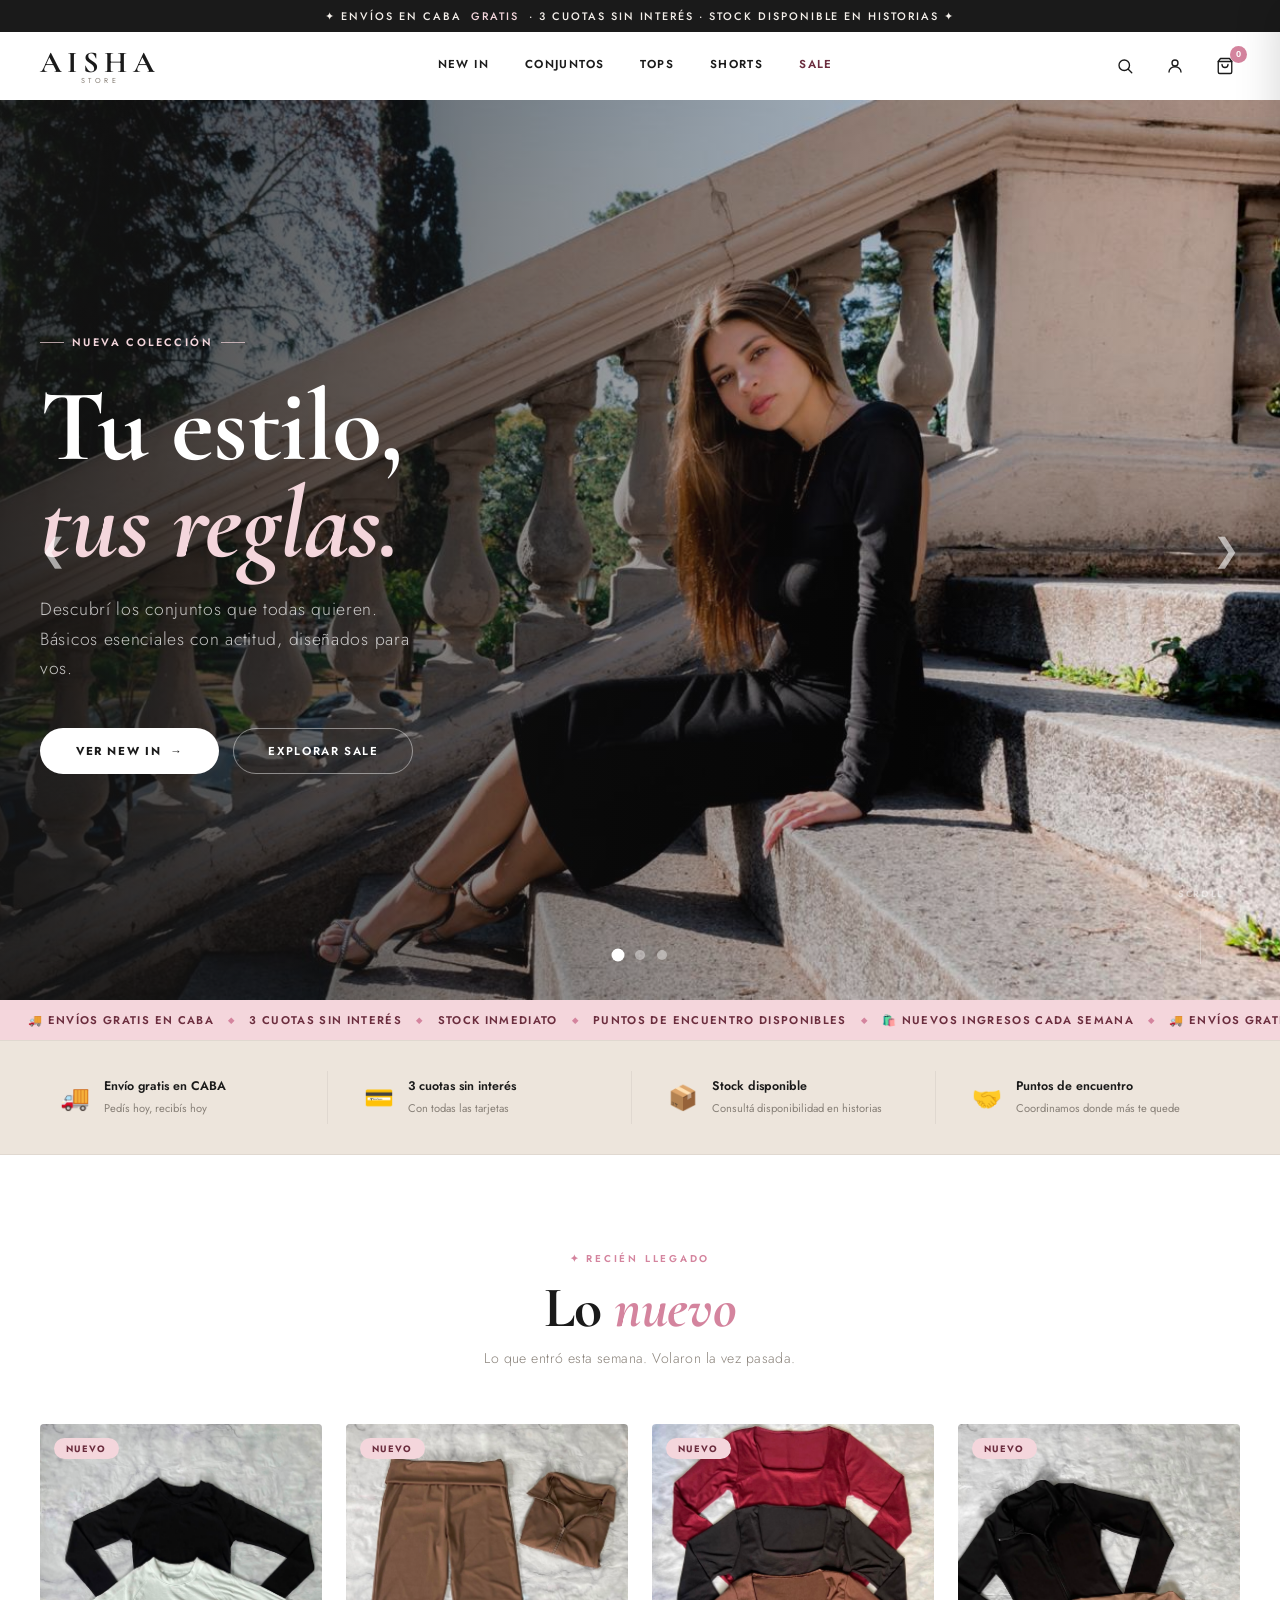
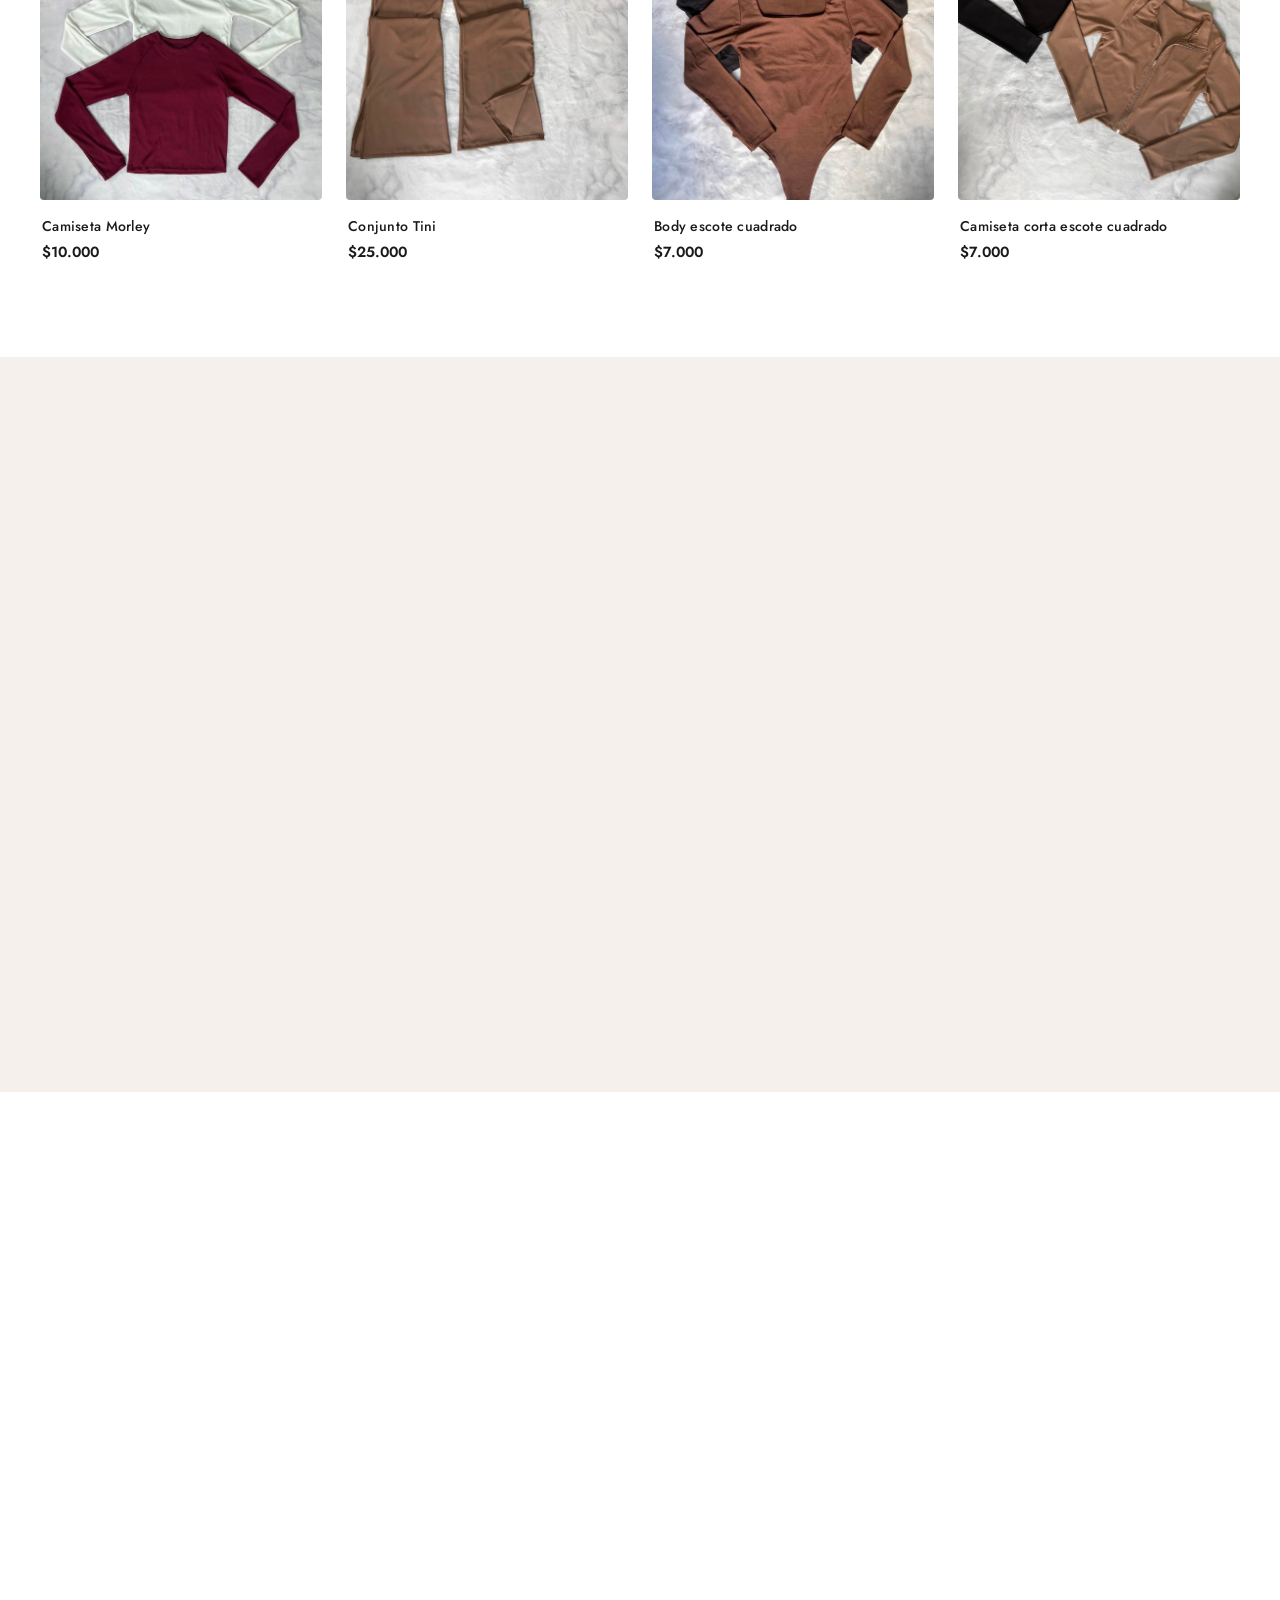
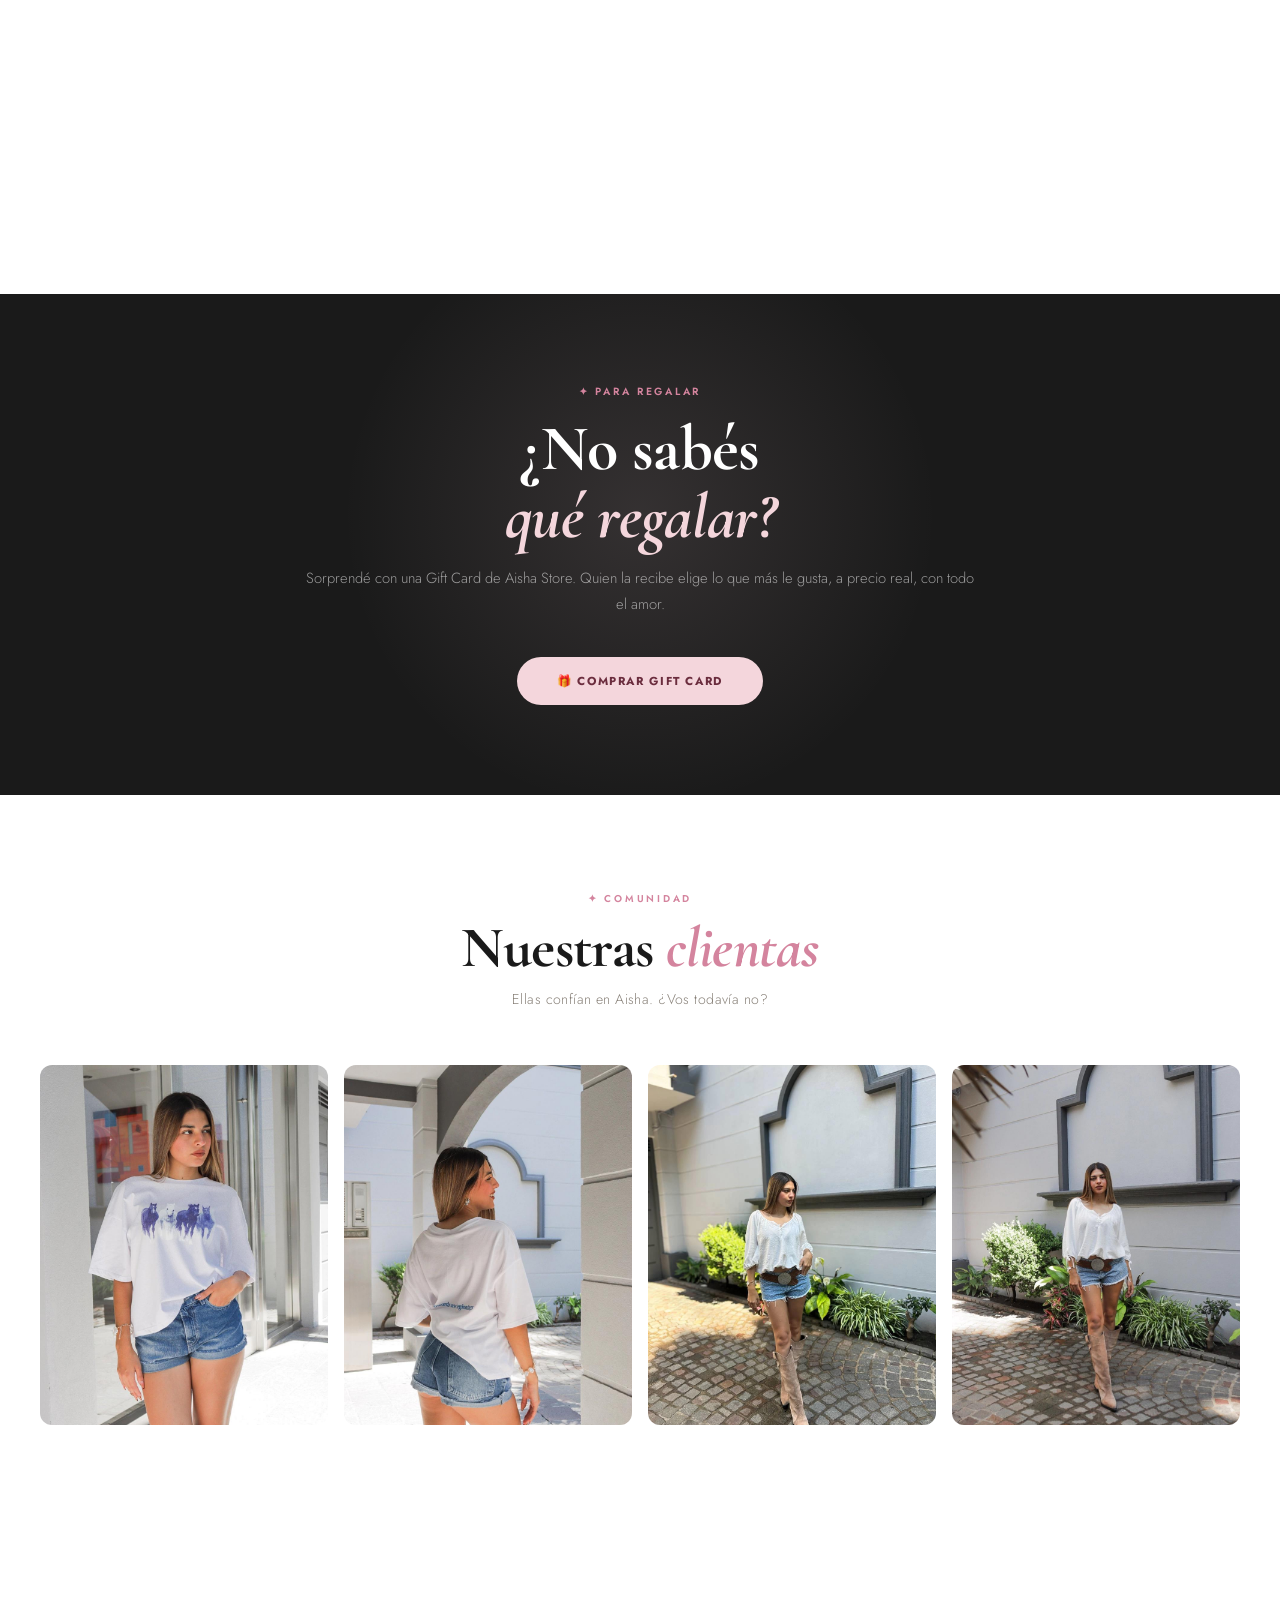
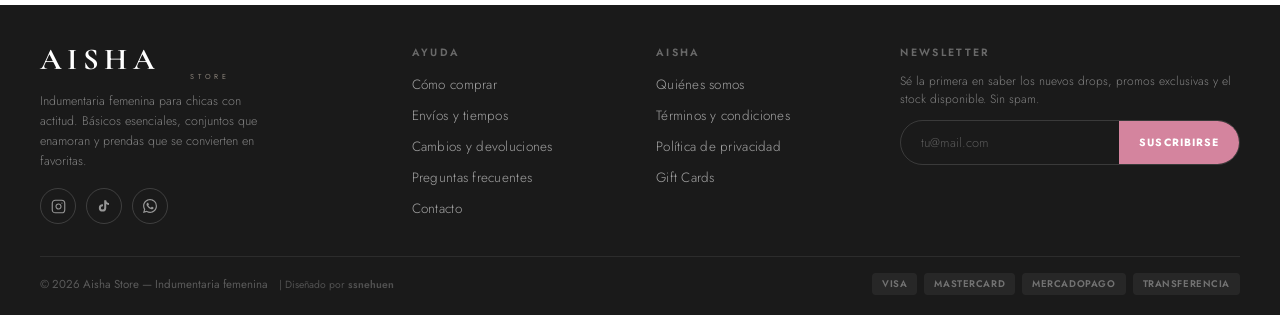
==== commit 65f13e41: "Add files via upload" ====
--- a/index.html
+++ b/index.html
@@ -368,7 +368,7 @@
     </div>
   </div>
   <div class="footer-bottom">
-    <p>© 2026 Aisha Store — Indumentaria femenina · Hecho con ♥ en Argentina <span style="display:inline-block; margin-left: 8px; font-size: 0.9em; opacity: 0.85;">| Diseñado por <a href="https://www.instagram.com/ssnehuen/" target="_blank" style="color:inherit; text-decoration:underline; font-weight:600;">ssnehuen</a></span></p>
+    <p>© 2026 Aisha Store — Indumentaria femenina <span style="display:inline-block; margin-left: 8px; font-size: 0.9em; opacity: 0.85;">| Diseñado por <a href="https://www.instagram.com/ssnehuen/" target="_blank" style="color:inherit; text-decoration:none; font-weight:600;">ssnehuen</a></span></p>
     <div class="pay-chips">
       <span class="pay-chip">VISA</span>
       <span class="pay-chip">MASTERCARD</span>
--- a/css/style.css
+++ b/css/style.css
@@ -620,19 +620,19 @@
 /* ── FOOTER ── */
 footer{
   background:var(--negro);color:var(--blanco);
-  padding:70px 40px 0;
+  padding:40px 40px 0;
 }
 .footer-grid{
   max-width:1440px;margin:0 auto;
   display:grid;grid-template-columns:1.6fr 1fr 1fr 1.6fr;
-  gap:56px;padding-bottom:56px;
+  gap:32px;padding-bottom:32px;
   border-bottom:1px solid rgba(255,255,255,0.08);
 }
-.foot-brand .logo{color:var(--blanco);display:block;margin-bottom:16px}
+.foot-brand .logo{color:var(--blanco);display:block;margin-bottom:12px}
 .foot-brand p{
-  font-size:0.82rem;line-height:1.80;
+  font-size:0.78rem;line-height:1.6;
   color:rgba(255,255,255,0.45);font-weight:300;
-  max-width:240px;margin-bottom:28px;
+  max-width:240px;margin-bottom:16px;
 }
 .social-row{display:flex;gap:10px}
 .soc-btn{
@@ -651,9 +651,9 @@
 .foot-col h4{
   font-size:0.66rem;font-weight:600;
   letter-spacing:0.22em;text-transform:uppercase;
-  color:rgba(255,255,255,0.35);margin-bottom:22px;
-}
-.foot-col ul{list-style:none;display:flex;flex-direction:column;gap:10px}
+  color:rgba(255,255,255,0.35);margin-bottom:12px;
+}
+.foot-col ul{list-style:none;display:flex;flex-direction:column;gap:8px}
 .foot-col ul a{
   color:rgba(255,255,255,0.60);text-decoration:none;
   font-size:0.84rem;font-weight:300;
@@ -662,8 +662,8 @@
 .foot-col ul a:hover{color:var(--rosa-pastel)}
 
 .foot-nl-desc{
-  font-size:0.80rem;color:rgba(255,255,255,0.45);
-  line-height:1.70;font-weight:300;margin-bottom:18px;
+  font-size:0.75rem;color:rgba(255,255,255,0.45);
+  line-height:1.5;font-weight:300;margin-bottom:12px;
 }
 .nl-wrap{
   display:flex;
@@ -696,7 +696,7 @@
 .footer-bottom{
   max-width:1440px;margin:0 auto;
   display:flex;align-items:center;justify-content:space-between;
-  padding:20px 0 28px;flex-wrap:wrap;gap:12px;
+  padding:16px 0 20px;flex-wrap:wrap;gap:12px;
 }
 .footer-bottom p{font-size:0.72rem;color:rgba(255,255,255,0.28)}
 .pay-chips{display:flex;gap:7px}
@@ -802,8 +802,8 @@
   .cats-wrap{padding:56px 20px}
   .giftcard-wrap{padding:56px 20px}
   .cats-grid{grid-template-columns:1fr;max-width:320px;margin:40px auto 0}
-  .footer-grid{grid-template-columns:1fr;gap:36px}
-  .footer-bottom{flex-direction:column;align-items:flex-start}
+  .footer-grid{grid-template-columns:1fr;gap:24px}
+  .footer-bottom{flex-direction:column;align-items:flex-start;padding:12px 0 16px}
   .trust-strip{padding:20px}
   .trust-inner{grid-template-columns:1fr;gap:12px}
   .trust-item{border-bottom:1px solid var(--gris-medio)}
